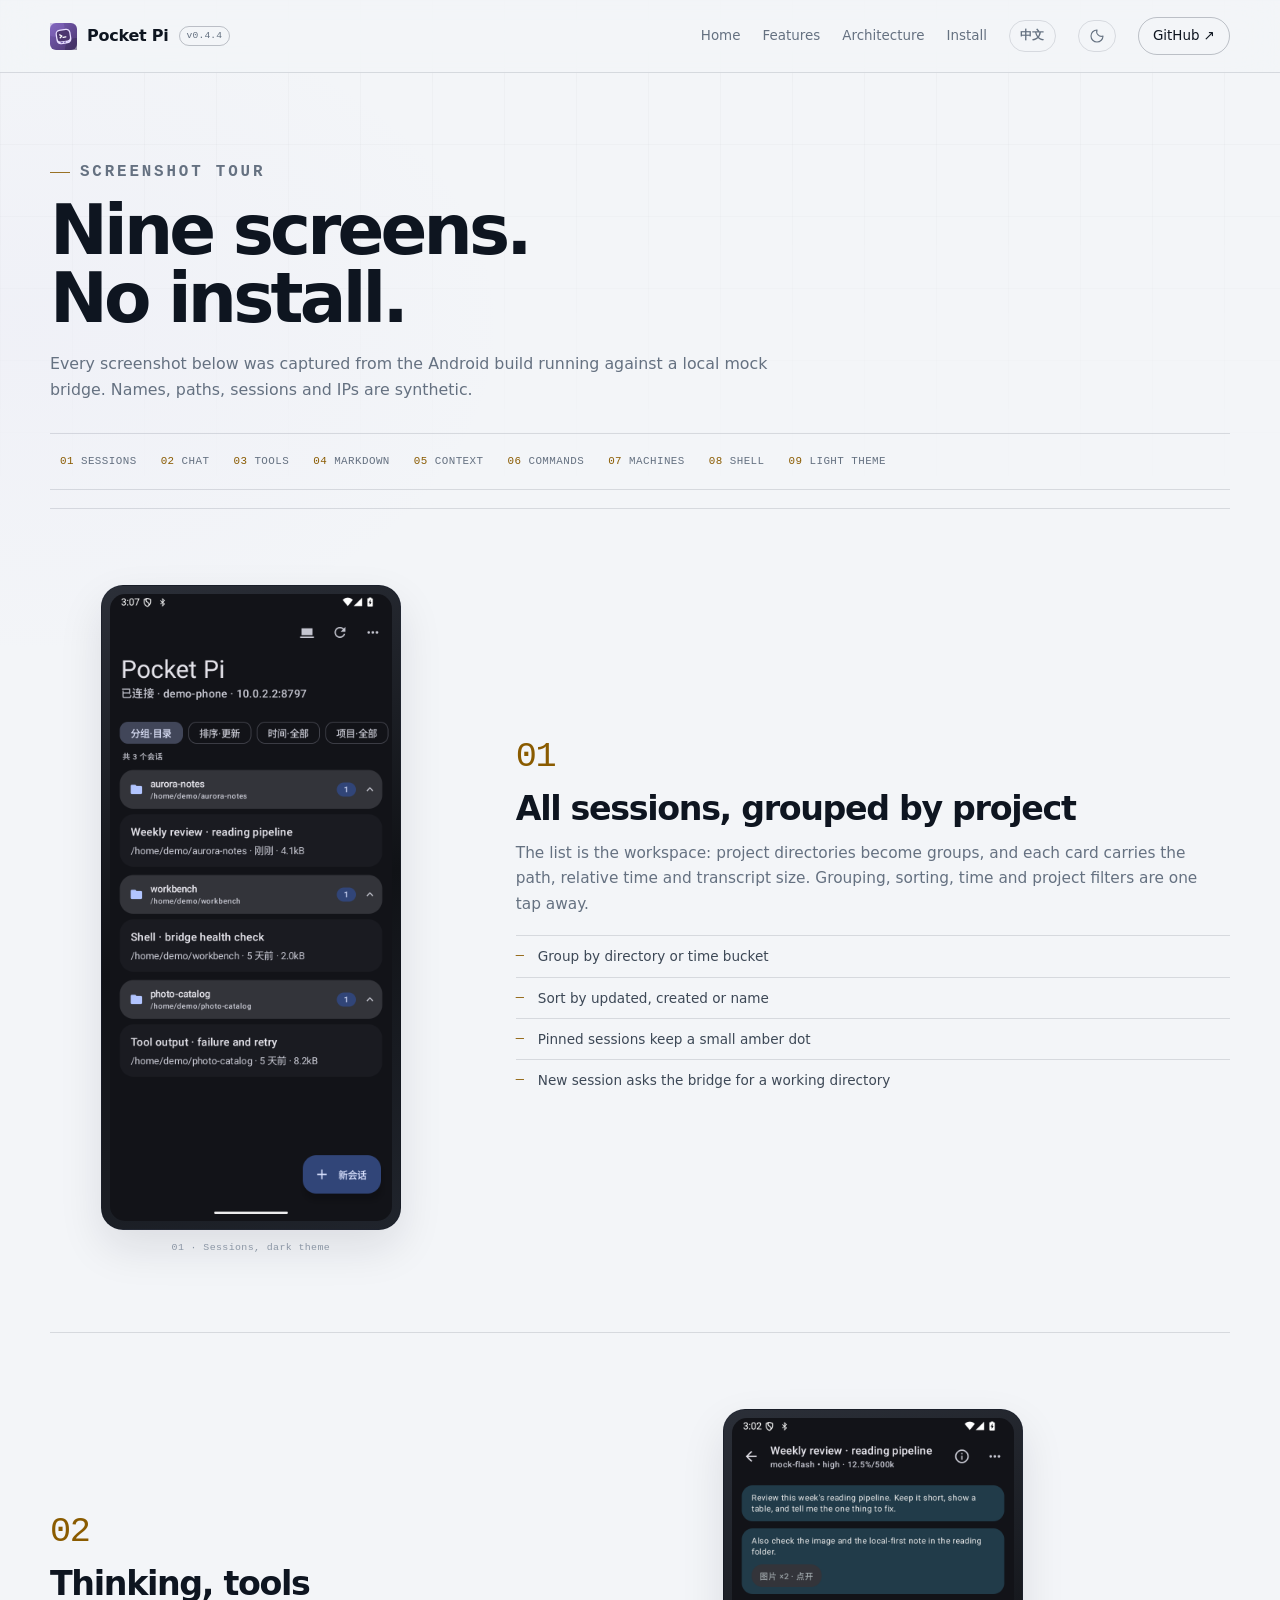
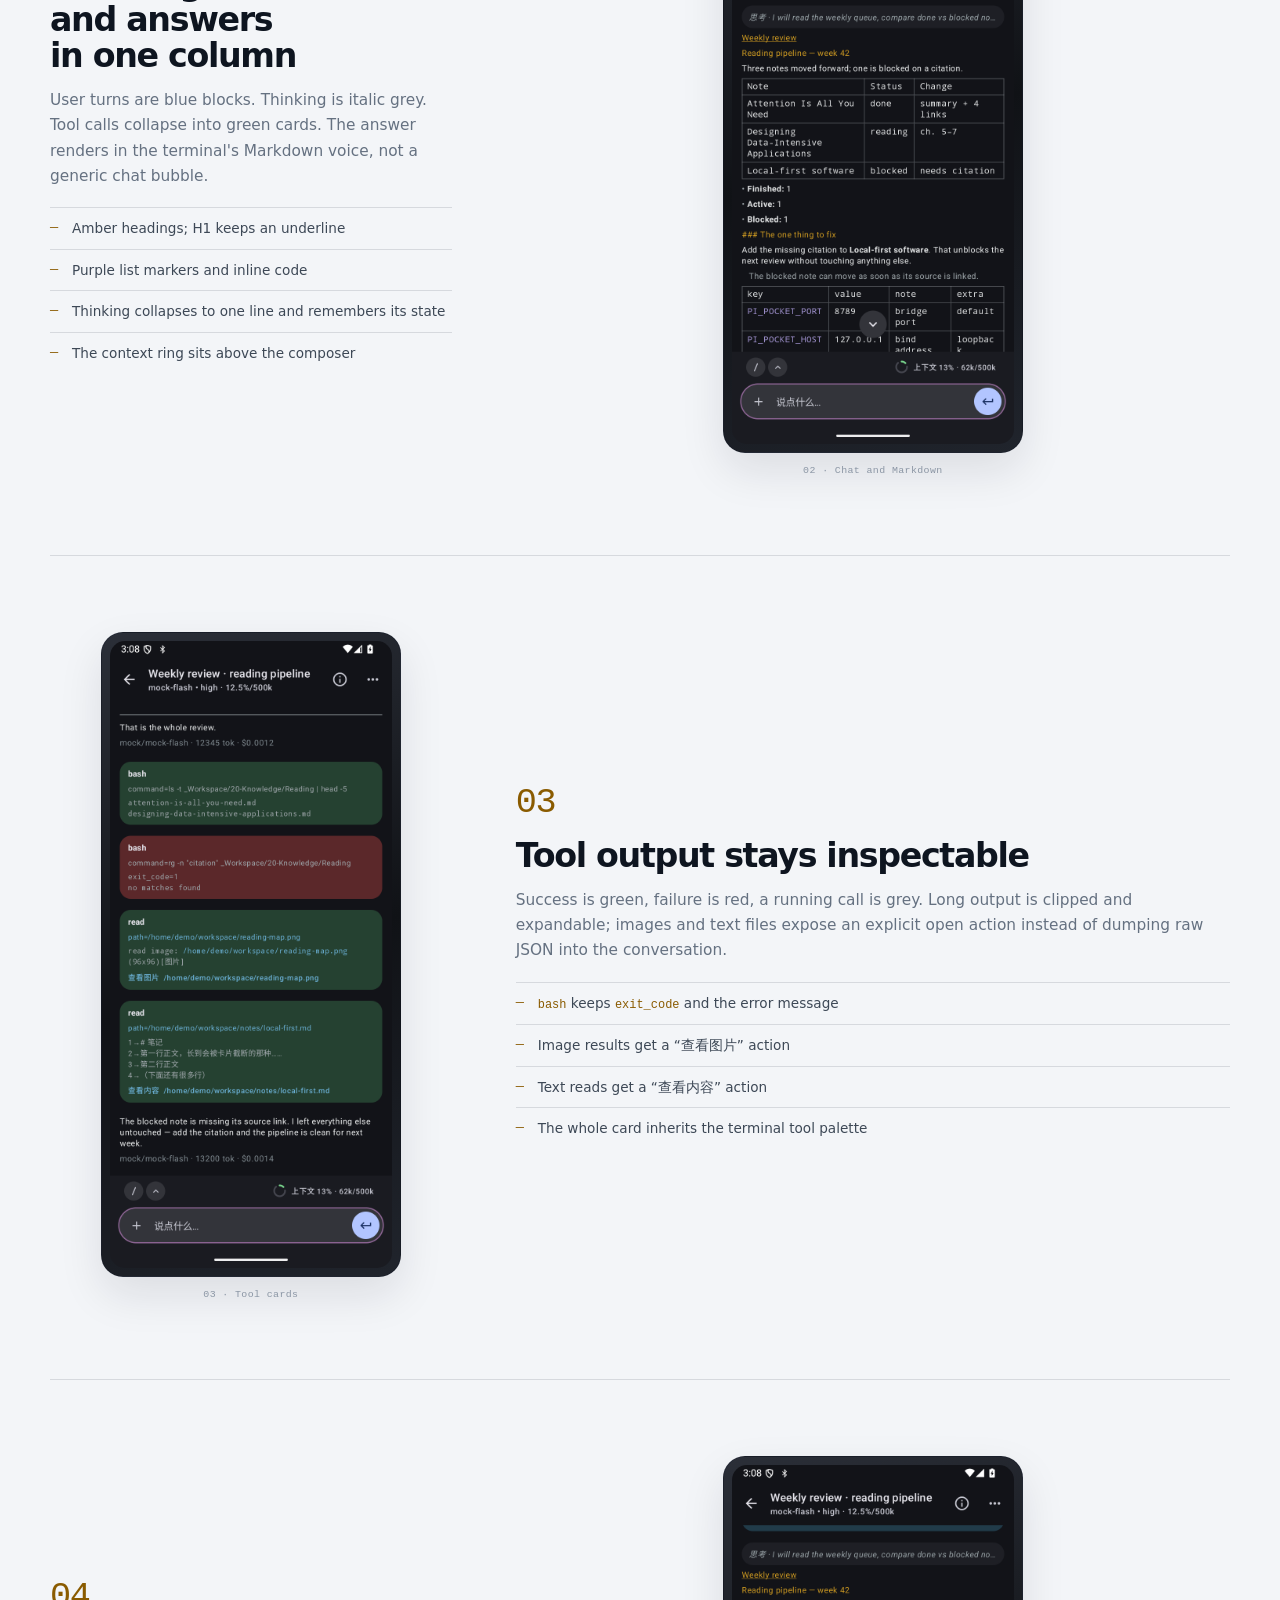
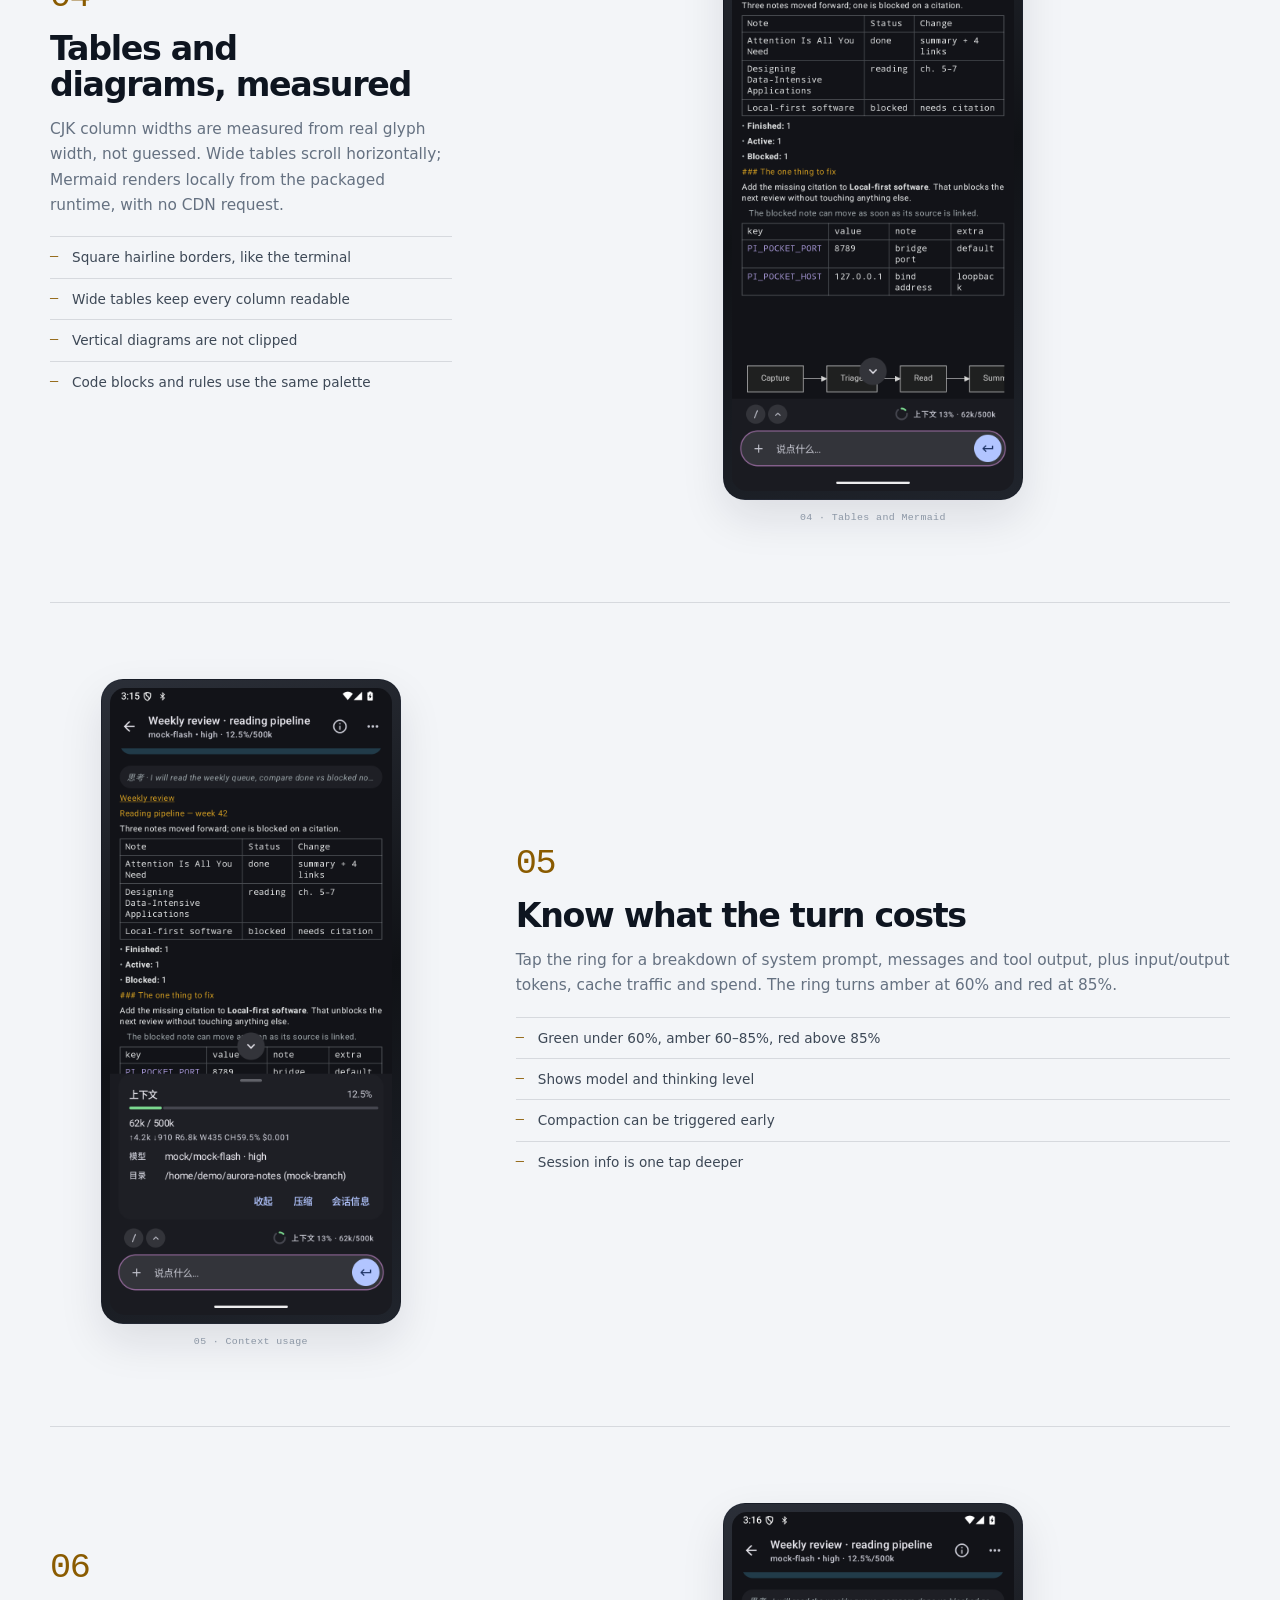
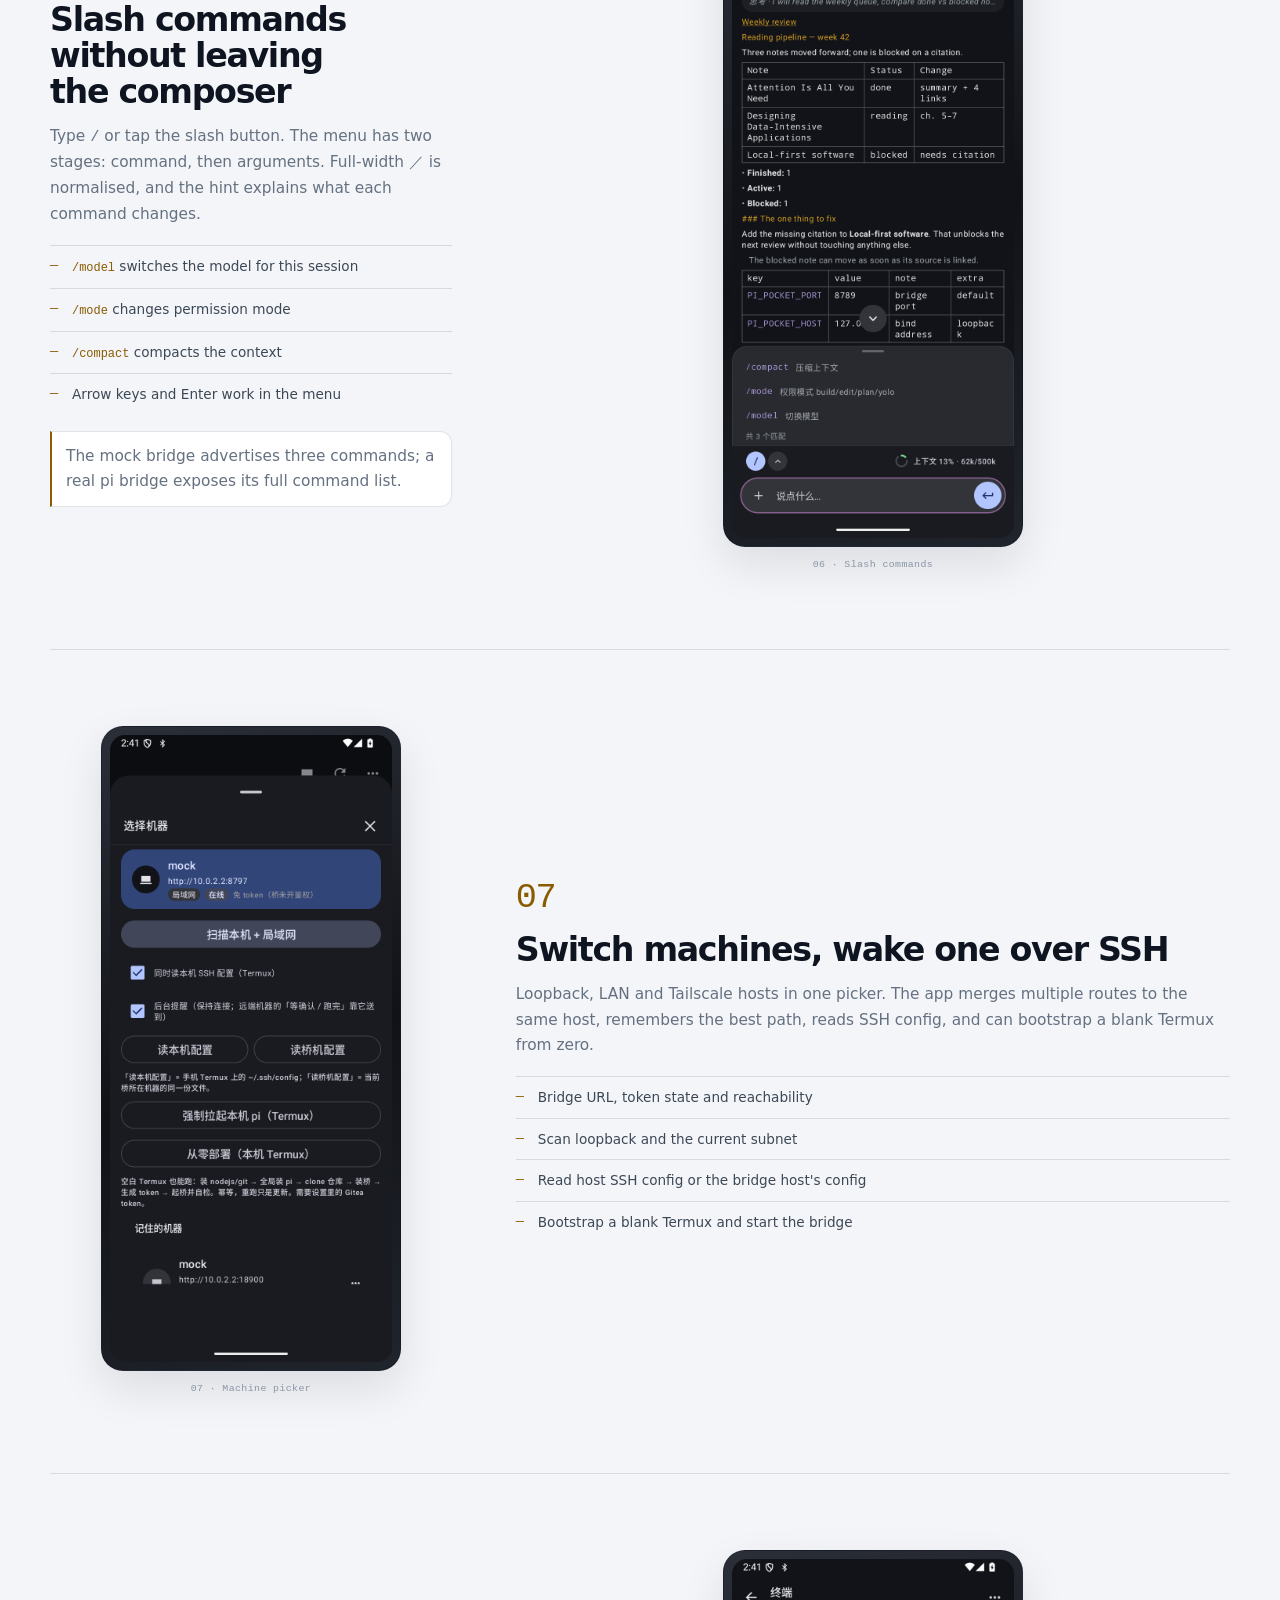
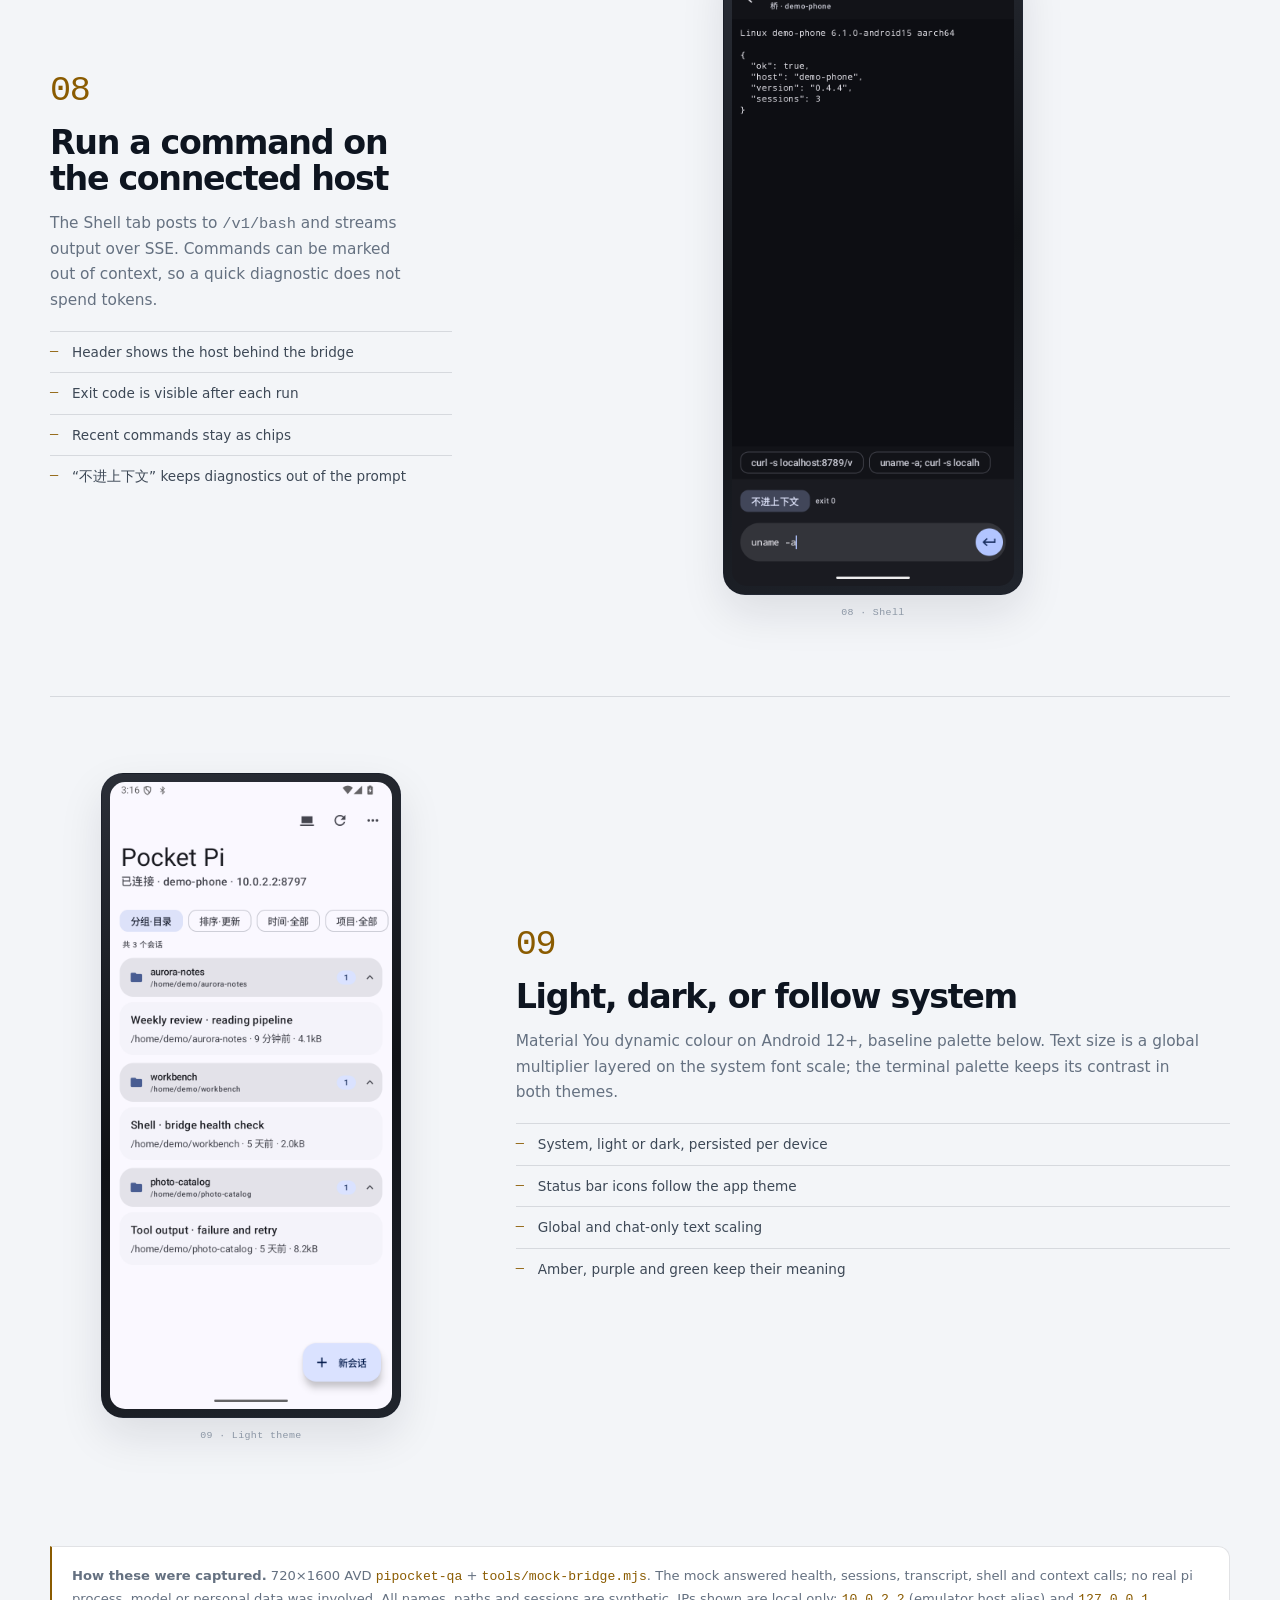
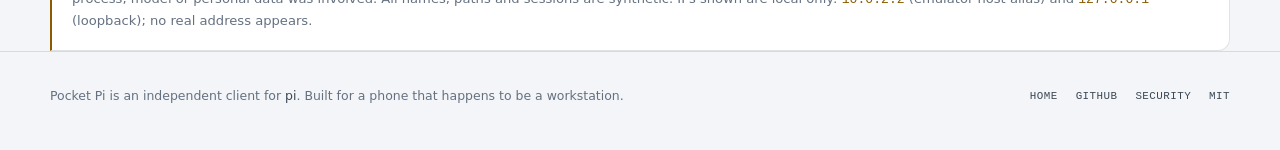
==== demo/demo.html @ be06c033 "Public snapshot: Pocket Pi 0.4.4 Sanitized single-commit snapshot of the Android app, Termux bridge," ====
<!doctype html>
<html lang="en" data-lang="en">
<head>
<meta charset="utf-8">
<meta name="viewport" content="width=device-width, initial-scale=1">
<title>Pocket Pi — screenshot tour</title>
<meta name="description" content="A screen-by-screen screenshot tour of Pocket Pi, captured from the Android build against a local mock bridge. All data is synthetic.">
<meta name="theme-color" content="#08090c">
<link rel="icon" href="assets/logo.svg" type="image/svg+xml">
<link rel="stylesheet" href="assets/styles.css">
</head>
<body class="site-page" data-title-en="Pocket Pi — screenshot tour" data-title-zh="Pocket Pi — 截图导览">
<div class="scroll-progress" id="scrollProgress" aria-hidden="true"></div>
<a class="skip" href="#main">Skip to content</a>

<nav class="site-nav" aria-label="Main">
  <div class="wrap nav-inner">
    <a class="brand" href="index.html">
      <img src="assets/logo.svg" alt="">
      <span>Pocket Pi</span>
      <span class="version">v0.4.4</span>
    </a>
    <div class="nav-links">
      <a href="index.html"><span class="i18n-en">Home</span><span class="i18n-zh">首页</span></a>
      <a href="index.html#features"><span class="i18n-en">Features</span><span class="i18n-zh">功能</span></a>
      <a href="index.html#architecture"><span class="i18n-en">Architecture</span><span class="i18n-zh">架构</span></a>
      <a href="index.html#install"><span class="i18n-en">Install</span><span class="i18n-zh">安装</span></a>
      <button class="lang-toggle" id="langToggle" type="button" aria-label="切换到中文"><span id="langToggleLabel">中文</span></button>
      <button class="icon-button" id="siteTheme" type="button" aria-label="Switch theme">
        <svg viewBox="0 0 24 24" aria-hidden="true"><path d="M12 3a9 9 0 1 0 9 9 7 7 0 0 1-9-9Z"/></svg>
      </button>
      <a class="nav-cta" href="https://github.com/OhiyoX/pi-pocket" rel="noopener">GitHub ↗</a>
    </div>
  </div>
</nav>

<main id="main">
  <header class="wrap tour-hero">
    <p class="eyebrow"><span class="i18n-en">Screenshot tour</span><span class="i18n-zh">截图导览</span></p>
    <h1><span class="i18n-en">Nine screens.<br>No install.</span><span class="i18n-zh">九个界面，<br>无需安装。</span></h1>
    <p class="i18n-en">Every screenshot below was captured from the Android build running against a local mock bridge. Names, paths, sessions and IPs are synthetic.</p>
    <p class="i18n-zh">下面每张截图都来自 Android 构建，连接本地假桥实拍；名称、路径、会话与 IP 均为合成数据。</p>
    <nav class="tour-index" aria-label="Screens">
      <a href="#screen-01"><span>01</span><span class="i18n-en">Sessions</span><span class="i18n-zh">会话</span></a>
      <a href="#screen-02"><span>02</span><span class="i18n-en">Chat</span><span class="i18n-zh">对话</span></a>
      <a href="#screen-03"><span>03</span><span class="i18n-en">Tools</span><span class="i18n-zh">工具卡</span></a>
      <a href="#screen-04"><span>04</span><span class="i18n-en">Markdown</span><span class="i18n-zh">Markdown</span></a>
      <a href="#screen-05"><span>05</span><span class="i18n-en">Context</span><span class="i18n-zh">上下文</span></a>
      <a href="#screen-06"><span>06</span><span class="i18n-en">Commands</span><span class="i18n-zh">命令</span></a>
      <a href="#screen-07"><span>07</span><span class="i18n-en">Machines</span><span class="i18n-zh">机器</span></a>
      <a href="#screen-08"><span>08</span><span class="i18n-en">Shell</span><span class="i18n-zh">Shell</span></a>
      <a href="#screen-09"><span>09</span><span class="i18n-en">Light theme</span><span class="i18n-zh">浅色主题</span></a>
    </nav>
  </header>

  <div class="wrap">

    <article class="screen-block" id="screen-01">
      <figure class="screen-figure">
        <div class="frame"><img class="zoomable" src="screenshots/01-sessions-dark.png" alt="Pocket Pi session list grouped by project" width="720" height="1600"></div>
        <figcaption><span class="i18n-en">01 · Sessions, dark theme</span><span class="i18n-zh">01 · 会话列表，深色主题</span></figcaption>
      </figure>
      <div class="screen-copy">
        <span class="num">01</span>
        <h2><span class="i18n-en">All sessions, grouped by project</span><span class="i18n-zh">所有会话，按项目分组</span></h2>
        <p class="i18n-en">The list is the workspace: project directories become groups, and each card carries the path, relative time and transcript size. Grouping, sorting, time and project filters are one tap away.</p>
        <p class="i18n-zh">列表就是工作区：项目目录自动成组，每张卡带路径、相对时间与转录大小；分组、排序、时间和项目筛选都只需一次点击。</p>
        <ul class="notice-list i18n-en">
          <li>Group by directory or time bucket</li>
          <li>Sort by updated, created or name</li>
          <li>Pinned sessions keep a small amber dot</li>
          <li>New session asks the bridge for a working directory</li>
        </ul>
        <ul class="notice-list i18n-zh">
          <li>可按目录或时间桶分组</li>
          <li>可按更新、创建或名称排序</li>
          <li>固定会话带一个琥珀色小点</li>
          <li>新建会话时向桥选择工作目录</li>
        </ul>
      </div>
    </article>

    <article class="screen-block reverse" id="screen-02">
      <figure class="screen-figure">
        <div class="frame"><img class="zoomable" src="screenshots/02-chat-markdown.png" alt="Chat with user blocks, thinking and terminal-style Markdown" width="720" height="1600" loading="lazy"></div>
        <figcaption><span class="i18n-en">02 · Chat and Markdown</span><span class="i18n-zh">02 · 对话与 Markdown</span></figcaption>
      </figure>
      <div class="screen-copy">
        <span class="num">02</span>
        <h2><span class="i18n-en">Thinking, tools and answers in one column</span><span class="i18n-zh">思考、工具与回答在同一列</span></h2>
        <p class="i18n-en">User turns are blue blocks. Thinking is italic grey. Tool calls collapse into green cards. The answer renders in the terminal's Markdown voice, not a generic chat bubble.</p>
        <p class="i18n-zh">用户消息是深蓝块，思考是灰色斜体，工具调用折叠成绿色卡片；回答按终端的 Markdown 口径渲染，而不是通用聊天气泡。</p>
        <ul class="notice-list i18n-en">
          <li>Amber headings; H1 keeps an underline</li>
          <li>Purple list markers and inline code</li>
          <li>Thinking collapses to one line and remembers its state</li>
          <li>The context ring sits above the composer</li>
        </ul>
        <ul class="notice-list i18n-zh">
          <li>标题为琥珀色，H1 带下划线</li>
          <li>列表符号与行内码为紫色</li>
          <li>思考可折叠成一行，并记住展开状态</li>
          <li>上下文环固定在输入区上方</li>
        </ul>
      </div>
    </article>

    <article class="screen-block" id="screen-03">
      <figure class="screen-figure">
        <div class="frame"><img class="zoomable" src="screenshots/03-tool-cards.png" alt="Tool cards showing successful, failed and read results" width="720" height="1600" loading="lazy"></div>
        <figcaption><span class="i18n-en">03 · Tool cards</span><span class="i18n-zh">03 · 工具卡</span></figcaption>
      </figure>
      <div class="screen-copy">
        <span class="num">03</span>
        <h2><span class="i18n-en">Tool output stays inspectable</span><span class="i18n-zh">工具输出仍然可查</span></h2>
        <p class="i18n-en">Success is green, failure is red, a running call is grey. Long output is clipped and expandable; images and text files expose an explicit open action instead of dumping raw JSON into the conversation.</p>
        <p class="i18n-zh">成功是绿色、失败是红色、运行中是灰色；长输出默认折叠可展开，图片和文本文件给明确的“查看”入口，而不是把原始 JSON 倒进对话。</p>
        <ul class="notice-list i18n-en">
          <li><code>bash</code> keeps <code>exit_code</code> and the error message</li>
          <li>Image results get a “查看图片” action</li>
          <li>Text reads get a “查看内容” action</li>
          <li>The whole card inherits the terminal tool palette</li>
        </ul>
        <ul class="notice-list i18n-zh">
          <li><code>bash</code> 保留 <code>exit_code</code> 与错误信息</li>
          <li>图片结果有“查看图片”入口</li>
          <li>文本读取有“查看内容”入口</li>
          <li>整张卡片沿用终端工具配色</li>
        </ul>
      </div>
    </article>

    <article class="screen-block reverse" id="screen-04">
      <figure class="screen-figure">
        <div class="frame"><img class="zoomable" src="screenshots/04-tables-mermaid.png" alt="Markdown table and Mermaid flowchart rendered in the app" width="720" height="1600" loading="lazy"></div>
        <figcaption><span class="i18n-en">04 · Tables and Mermaid</span><span class="i18n-zh">04 · 表格与 Mermaid</span></figcaption>
      </figure>
      <div class="screen-copy">
        <span class="num">04</span>
        <h2><span class="i18n-en">Tables and diagrams, measured</span><span class="i18n-zh">表格与图，按真实宽度排</span></h2>
        <p class="i18n-en">CJK column widths are measured from real glyph width, not guessed. Wide tables scroll horizontally; Mermaid renders locally from the packaged runtime, with no CDN request.</p>
        <p class="i18n-zh">中文列宽按真实字形宽度测量，不靠猜；宽表横向滚动；Mermaid 用本地打包的运行时渲染，不请求 CDN。</p>
        <ul class="notice-list i18n-en">
          <li>Square hairline borders, like the terminal</li>
          <li>Wide tables keep every column readable</li>
          <li>Vertical diagrams are not clipped</li>
          <li>Code blocks and rules use the same palette</li>
        </ul>
        <ul class="notice-list i18n-zh">
          <li>与终端一致的方角细线边框</li>
          <li>宽表保持每列可读，不被挤压</li>
          <li>竖向长图完整显示，不被截断</li>
          <li>代码块与分隔线沿用同一套配色</li>
        </ul>
      </div>
    </article>

    <article class="screen-block" id="screen-05">
      <figure class="screen-figure">
        <div class="frame"><img class="zoomable" src="screenshots/05-context.png" alt="Context usage popover with token and cost breakdown" width="720" height="1600" loading="lazy"></div>
        <figcaption><span class="i18n-en">05 · Context usage</span><span class="i18n-zh">05 · 上下文用量</span></figcaption>
      </figure>
      <div class="screen-copy">
        <span class="num">05</span>
        <h2><span class="i18n-en">Know what the turn costs</span><span class="i18n-zh">知道这一轮花了多少</span></h2>
        <p class="i18n-en">Tap the ring for a breakdown of system prompt, messages and tool output, plus input/output tokens, cache traffic and spend. The ring turns amber at 60% and red at 85%.</p>
        <p class="i18n-zh">点上下文环可看系统提示、消息与工具输出的占比，以及输入/输出 token、缓存流量和花费；60% 变琥珀、85% 变红。</p>
        <ul class="notice-list i18n-en">
          <li>Green under 60%, amber 60–85%, red above 85%</li>
          <li>Shows model and thinking level</li>
          <li>Compaction can be triggered early</li>
          <li>Session info is one tap deeper</li>
        </ul>
        <ul class="notice-list i18n-zh">
          <li>低于 60% 绿色，60–85% 琥珀，高于 85% 红色</li>
          <li>同时显示模型与思考等级</li>
          <li>可提前触发上下文压缩</li>
          <li>再点一次进入会话信息</li>
        </ul>
      </div>
    </article>

    <article class="screen-block reverse" id="screen-06">
      <figure class="screen-figure">
        <div class="frame"><img class="zoomable" src="screenshots/06-slash-commands.png" alt="Slash command menu above the composer" width="720" height="1600" loading="lazy"></div>
        <figcaption><span class="i18n-en">06 · Slash commands</span><span class="i18n-zh">06 · 斜杠命令</span></figcaption>
      </figure>
      <div class="screen-copy">
        <span class="num">06</span>
        <h2><span class="i18n-en">Slash commands without leaving the composer</span><span class="i18n-zh">不离开输入区就能用斜杠命令</span></h2>
        <p class="i18n-en">Type <code>/</code> or tap the slash button. The menu has two stages: command, then arguments. Full-width <code>／</code> is normalised, and the hint explains what each command changes.</p>
        <p class="i18n-zh">输入 <code>/</code> 或点斜杠按钮即可。菜单分两段：先选命令，再选参数；全角 <code>／</code> 会自动归一化，提示会说明每条命令改什么。</p>
        <ul class="notice-list i18n-en">
          <li><code>/model</code> switches the model for this session</li>
          <li><code>/mode</code> changes permission mode</li>
          <li><code>/compact</code> compacts the context</li>
          <li>Arrow keys and Enter work in the menu</li>
        </ul>
        <ul class="notice-list i18n-zh">
          <li><code>/model</code> 切换当前会话模型</li>
          <li><code>/mode</code> 切换权限模式</li>
          <li><code>/compact</code> 压缩上下文</li>
          <li>菜单里可用方向键与回车</li>
        </ul>
        <p class="capture-note i18n-en">The mock bridge advertises three commands; a real pi bridge exposes its full command list.</p>
        <p class="capture-note i18n-zh">假桥只声明了三条命令；真实 pi 桥会列出完整命令表。</p>
      </div>
    </article>

    <article class="screen-block" id="screen-07">
      <figure class="screen-figure">
        <div class="frame"><img class="zoomable" src="screenshots/07-machines.png" alt="Machine picker with bridge actions and Termux bootstrap" width="720" height="1600" loading="lazy"></div>
        <figcaption><span class="i18n-en">07 · Machine picker</span><span class="i18n-zh">07 · 机器选择</span></figcaption>
      </figure>
      <div class="screen-copy">
        <span class="num">07</span>
        <h2><span class="i18n-en">Switch machines, wake one over SSH</span><span class="i18n-zh">切换机器，SSH 唤醒</span></h2>
        <p class="i18n-en">Loopback, LAN and Tailscale hosts in one picker. The app merges multiple routes to the same host, remembers the best path, reads SSH config, and can bootstrap a blank Termux from zero.</p>
        <p class="i18n-zh">本机、局域网与 Tailscale 主机都在一个面板里；同一台机器的多条路径会合并，记住最优路径，读取 SSH 配置，还能从零部署空白 Termux。</p>
        <ul class="notice-list i18n-en">
          <li>Bridge URL, token state and reachability</li>
          <li>Scan loopback and the current subnet</li>
          <li>Read host SSH config or the bridge host's config</li>
          <li>Bootstrap a blank Termux and start the bridge</li>
        </ul>
        <ul class="notice-list i18n-zh">
          <li>显示桥地址、token 状态与可达性</li>
          <li>扫描本机与当前网段</li>
          <li>读取手机或桥主机的 SSH 配置</li>
          <li>空白 Termux 一键部署并起桥</li>
        </ul>
      </div>
    </article>

    <article class="screen-block reverse" id="screen-08">
      <figure class="screen-figure">
        <div class="frame"><img class="zoomable" src="screenshots/08-shell.png" alt="Shell screen with command output and exit code" width="720" height="1600" loading="lazy"></div>
        <figcaption><span class="i18n-en">08 · Shell</span><span class="i18n-zh">08 · Shell</span></figcaption>
      </figure>
      <div class="screen-copy">
        <span class="num">08</span>
        <h2><span class="i18n-en">Run a command on the connected host</span><span class="i18n-zh">在已连接主机上执行命令</span></h2>
        <p class="i18n-en">The Shell tab posts to <code>/v1/bash</code> and streams output over SSE. Commands can be marked out of context, so a quick diagnostic does not spend tokens.</p>
        <p class="i18n-zh">Shell 页调用 <code>/v1/bash</code>，输出通过 SSE 流回；命令可以标记为不进上下文，快速排查不烧 token。</p>
        <ul class="notice-list i18n-en">
          <li>Header shows the host behind the bridge</li>
          <li>Exit code is visible after each run</li>
          <li>Recent commands stay as chips</li>
          <li>“不进上下文” keeps diagnostics out of the prompt</li>
        </ul>
        <ul class="notice-list i18n-zh">
          <li>标题显示桥所在主机</li>
          <li>每次执行后显示退出码</li>
          <li>最近命令保留为快捷 chip</li>
          <li>“不进上下文”避免诊断命令占用提示词</li>
        </ul>
      </div>
    </article>

    <article class="screen-block" id="screen-09">
      <figure class="screen-figure">
        <div class="frame"><img class="zoomable" src="screenshots/09-sessions-light.png" alt="Session list in the light theme" width="720" height="1600" loading="lazy"></div>
        <figcaption><span class="i18n-en">09 · Light theme</span><span class="i18n-zh">09 · 浅色主题</span></figcaption>
      </figure>
      <div class="screen-copy">
        <span class="num">09</span>
        <h2><span class="i18n-en">Light, dark, or follow system</span><span class="i18n-zh">浅色、深色或跟随系统</span></h2>
        <p class="i18n-en">Material You dynamic colour on Android 12+, baseline palette below. Text size is a global multiplier layered on the system font scale; the terminal palette keeps its contrast in both themes.</p>
        <p class="i18n-zh">Android 12+ 使用 Material You 动态取色，低版本回落到基线配色；字号是叠加在系统缩放之上的全局倍率，终端配色在明暗两套主题里都保持对比度。</p>
        <ul class="notice-list i18n-en">
          <li>System, light or dark, persisted per device</li>
          <li>Status bar icons follow the app theme</li>
          <li>Global and chat-only text scaling</li>
          <li>Amber, purple and green keep their meaning</li>
        </ul>
        <ul class="notice-list i18n-zh">
          <li>跟随系统、浅色或深色，按设备持久化</li>
          <li>状态栏图标跟随 app 主题</li>
          <li>全局字号与对话字号两级倍率</li>
          <li>琥珀、紫、绿的语义保持不变</li>
        </ul>
      </div>
    </article>

    <aside class="capture-note">
      <p class="i18n-en"><strong>How these were captured.</strong> 720×1600 AVD <code>pipocket-qa</code> + <code>tools/mock-bridge.mjs</code>. The mock answered health, sessions, transcript, shell and context calls; no real pi process, model or personal data was involved. All names, paths and sessions are synthetic. IPs shown are local only: <code>10.0.2.2</code> (emulator host alias) and <code>127.0.0.1</code> (loopback); no real address appears.</p>
      <p class="i18n-zh"><strong>这些图怎么拍的。</strong>720×1600 的 AVD <code>pipocket-qa</code> + <code>tools/mock-bridge.mjs</code>。假桥应答 health、sessions、转录、Shell 与上下文请求；没有真实 pi 进程、模型或个人信息参与。所有名称、路径与会话均为合成；出现的 IP 仅为本地地址：<code>10.0.2.2</code>（模拟器宿主机别名）与 <code>127.0.0.1</code>（回环）；没有真实地址。</p>
    </aside>

  </div>
</main>

<footer class="site-footer">
  <div class="wrap footer-inner">
    <div>
      <span class="i18n-en">Pocket Pi is an independent client for <a href="https://pi.dev" rel="noopener">pi</a>. Built for a phone that happens to be a workstation.</span>
      <span class="i18n-zh">Pocket Pi 是 <a href="https://pi.dev" rel="noopener">pi</a> 的独立客户端，为“恰好也是工作站的手机”而做。</span>
    </div>
    <div class="footer-links">
      <a href="index.html"><span class="i18n-en">Home</span><span class="i18n-zh">首页</span></a>
      <a href="https://github.com/OhiyoX/pi-pocket" rel="noopener">GitHub</a>
      <a href="https://github.com/OhiyoX/pi-pocket/blob/main/SECURITY.md" rel="noopener"><span class="i18n-en">Security</span><span class="i18n-zh">安全</span></a>
      <a href="https://github.com/OhiyoX/pi-pocket/blob/main/LICENSE" rel="noopener">MIT</a>
    </div>
  </div>
</footer>

<div class="lightbox" id="lightbox" hidden role="dialog" aria-modal="true" aria-label="Image preview">
  <button class="icon-button lightbox-close" id="lightboxClose" type="button" aria-label="Close image">
    <svg viewBox="0 0 24 24" aria-hidden="true"><path d="M6 6l12 12M18 6L6 18"/></svg>
  </button>
  <img id="lightboxImage" alt="">
</div>

<script src="assets/landing.js"></script>
</body>
</html>
---- demo/assets/styles.css ----
/* ============================================================
   Pocket Pi — Graphite & Amber
   A restrained, technical design system:
   graphite surfaces, warm bone text, one amber accent.
   ============================================================ */

:root,
html[data-theme="dark"] {
  color-scheme: dark;
  --bg: #06070a;
  --bg-2: #090b0f;
  --panel: #0d1015;
  --panel-2: #12161d;
  --line: rgba(235, 238, 245, 0.1);
  --line-2: rgba(235, 238, 245, 0.18);
  --text: #f1efe9;
  --text-2: #b8b6ae;
  --muted: #8a8b88;
  --faint: #5d6067;
  --amber: #e2ad45;
  --amber-bright: #f6cc74;
  --amber-soft: rgba(226, 173, 69, 0.1);
  --lilac: #b3a6e8;
  --green: #7fd3a0;
  --blue: #84c4e6;
  --red: #e48c8c;
  --shadow: 0 40px 110px rgba(0, 0, 0, 0.58);
  --shadow-soft: 0 18px 50px rgba(0, 0, 0, 0.4);
  --grad: linear-gradient(118deg, var(--amber-bright), var(--amber) 72%);
  --font-mono: "Cascadia Code", "SF Mono", ui-monospace, Menlo, Consolas, monospace;
  --sans: "Segoe UI Variable Display", "Segoe UI Variable", "Segoe UI", system-ui, -apple-system, "PingFang SC", "Microsoft YaHei", sans-serif;
  --ease: cubic-bezier(0.16, 1, 0.3, 1);
}

html[data-theme="light"] {
  color-scheme: light;
  --bg: #f3f5f8;
  --bg-2: #e9edf3;
  --panel: #ffffff;
  --panel-2: #f0f3f7;
  --line: rgba(15, 23, 42, 0.12);
  --line-2: rgba(15, 23, 42, 0.24);
  --text: #0e1520;
  --text-2: #3d4856;
  --muted: #657181;
  --faint: #8a95a4;
  --amber: #8a5b00;
  --amber-bright: #a86f00;
  --amber-soft: rgba(168, 111, 0, 0.08);
  --lilac: #5b4bb5;
  --green: #1f7a4d;
  --blue: #0f6b93;
  --red: #b3261e;
  --shadow: 0 40px 100px rgba(15, 23, 42, 0.14);
  --shadow-soft: 0 18px 44px rgba(15, 23, 42, 0.1);
  --grad: linear-gradient(118deg, var(--amber-bright), var(--amber) 72%);
}

*,
*::before,
*::after { box-sizing: border-box; }

html { -webkit-text-size-adjust: 100%; scroll-behavior: smooth; scroll-padding-top: 90px; }

body {
  margin: 0;
  font-family: var(--sans);
  background: var(--bg);
  color: var(--text);
  line-height: 1.65;
  -webkit-font-smoothing: antialiased;
  font-feature-settings: "ss01" 1, "cv01" 1;
}

img { max-width: 100%; display: block; }
button, input, textarea { font: inherit; color: inherit; }
button { cursor: pointer; }
a { color: var(--blue); text-underline-offset: 3px; }
code, pre, kbd { font-family: var(--font-mono); }
[hidden] { display: none !important; }
::selection { background: var(--amber); color: #17130a; }

:focus-visible { outline: 2px solid var(--amber); outline-offset: 3px; }

* { scrollbar-width: thin; scrollbar-color: var(--line-2) transparent; }
::-webkit-scrollbar { width: 8px; height: 8px; }
::-webkit-scrollbar-track { background: transparent; }
::-webkit-scrollbar-thumb { background: var(--line-2); border-radius: 999px; }
::-webkit-scrollbar-thumb:hover { background: var(--muted); }

html[data-lang="en"] .i18n-zh { display: none !important; }
html[data-lang="zh"] .i18n-en { display: none !important; }

.wrap { width: min(1180px, calc(100% - 56px)); margin: 0 auto; }

.site-page {
  position: relative;
  min-height: 100vh;
  background:
    radial-gradient(900px 520px at 82% -8%, rgba(226, 173, 69, 0.1), transparent 62%),
    radial-gradient(760px 520px at 2% 4%, rgba(179, 166, 232, 0.055), transparent 64%),
    var(--bg);
  overflow-x: hidden;
}

.site-page::before {
  content: "";
  position: fixed;
  inset: 0;
  z-index: 0;
  pointer-events: none;
  background-image:
    linear-gradient(var(--line) 1px, transparent 1px),
    linear-gradient(90deg, var(--line) 1px, transparent 1px);
  background-size: 72px 72px;
  -webkit-mask-image: linear-gradient(180deg, rgba(0, 0, 0, 0.55), transparent 62%);
  mask-image: linear-gradient(180deg, rgba(0, 0, 0, 0.55), transparent 62%);
  opacity: 0.42;
}

.site-nav, main, .site-footer, .lightbox { position: relative; z-index: 1; }

/* ---------------- top progress + nav ---------------- */

.scroll-progress {
  position: fixed;
  top: 0;
  left: 0;
  z-index: 60;
  width: 0;
  height: 2px;
  background: var(--grad);
  box-shadow: 0 0 18px rgba(226, 173, 69, 0.45);
}

.skip {
  position: absolute;
  top: -60px;
  left: 16px;
  z-index: 100;
  padding: 8px 12px;
  border-radius: 8px;
  background: var(--text);
  color: var(--bg);
  text-decoration: none;
  font-size: 0.82rem;
}
.skip:focus { top: 12px; }

.site-nav {
  position: sticky;
  top: 0;
  z-index: 50;
  border-bottom: 1px solid var(--line);
  background: color-mix(in srgb, var(--bg) 78%, transparent);
  backdrop-filter: blur(20px) saturate(1.15);
}

.nav-inner { display: flex; align-items: center; justify-content: space-between; gap: 24px; height: 72px; }

.brand { display: inline-flex; align-items: center; gap: 10px; color: var(--text); text-decoration: none; font-weight: 650; letter-spacing: -0.015em; }
.brand img { width: 27px; height: 27px; }
.brand .version {
  padding: 1px 7px;
  border: 1px solid var(--line-2);
  border-radius: 999px;
  color: var(--muted);
  font: 500 0.6rem/1.7 var(--font-mono);
  letter-spacing: 0.02em;
}

.nav-links { display: flex; align-items: center; gap: 22px; font-size: 0.84rem; }
.nav-links a { color: var(--muted); text-decoration: none; transition: color 0.2s ease; }
.nav-links a:hover { color: var(--text); }
.nav-cta {
  padding: 7px 14px;
  border: 1px solid var(--line-2);
  border-radius: 999px;
  color: var(--text) !important;
  background: transparent;
  transition: border-color 0.2s ease, background 0.2s ease;
}
.nav-cta:hover { background: var(--panel-2); border-color: var(--muted); }

.lang-toggle,
.icon-button {
  display: inline-flex;
  align-items: center;
  justify-content: center;
  min-width: 36px;
  min-height: 32px;
  padding: 0 10px;
  border: 1px solid var(--line);
  border-radius: 999px;
  background: transparent;
  color: var(--muted);
  font: 600 0.72rem/1 var(--font-mono);
  letter-spacing: 0.04em;
  transition: color 0.2s ease, border-color 0.2s ease, background 0.2s ease;
}
.lang-toggle:hover,
.icon-button:hover { color: var(--text); border-color: var(--line-2); background: var(--panel); }
.icon-button svg { width: 16px; height: 16px; fill: none; stroke: currentColor; stroke-width: 1.7; stroke-linecap: round; stroke-linejoin: round; }

/* ---------------- type + buttons ---------------- */

.eyebrow {
  display: flex;
  align-items: center;
  gap: 10px;
  margin: 0 0 14px;
  font: 600 0.66rem/1.4 var(--font-mono);
  letter-spacing: 0.18em;
  text-transform: uppercase;
  color: var(--amber);
}
.eyebrow::before { content: ""; width: 20px; height: 1px; background: var(--amber); opacity: 0.85; }

.btn {
  display: inline-flex;
  align-items: center;
  justify-content: center;
  gap: 9px;
  padding: 12px 20px;
  border-radius: 999px;
  border: 1px solid transparent;
  font-weight: 620;
  font-size: 0.92rem;
  letter-spacing: -0.01em;
  text-decoration: none;
  transition: transform 0.25s var(--ease), background 0.2s ease, border-color 0.2s ease, color 0.2s ease;
}
.btn:hover { transform: translateY(-1px); }
.btn-primary { background: var(--text); color: var(--bg); }
.btn-primary:hover { background: #fff; }
html[data-theme="light"] .btn-primary:hover { background: #000; color: #fff; }
.btn-ghost { border-color: var(--line-2); background: transparent; color: var(--text); }
.btn-ghost:hover { background: var(--panel); border-color: var(--muted); }
.btn svg { width: 16px; height: 16px; fill: none; stroke: currentColor; stroke-width: 1.8; stroke-linecap: round; stroke-linejoin: round; }

/* ---------------- hero ---------------- */

.hero { padding: 84px 0 72px; }
.hero-grid { display: grid; grid-template-columns: 1.06fr 0.94fr; gap: 56px; align-items: center; }

.kicker {
  display: flex;
  align-items: center;
  gap: 10px;
  margin: 0 0 20px;
  color: var(--muted);
  font: 500 0.68rem/1.4 var(--font-mono);
  letter-spacing: 0.1em;
  text-transform: uppercase;
}
.kicker::before { content: ""; width: 26px; height: 1px; background: var(--amber); }

.badges { display: flex; flex-wrap: wrap; gap: 7px; margin-bottom: 22px; }
.pill {
  display: inline-flex;
  align-items: center;
  gap: 7px;
  padding: 4px 10px;
  border: 1px solid var(--line);
  border-radius: 999px;
  background: transparent;
  color: var(--muted);
  font: 500 0.66rem/1.7 var(--font-mono);
  letter-spacing: 0.03em;
}
.pill .dot { width: 5px; height: 5px; border-radius: 50%; background: var(--green); }
.pill.purple .dot { background: var(--lilac); }
.pill.amber .dot { background: var(--amber); }

.hero h1 {
  margin: 0 0 22px;
  font-size: clamp(3rem, 6vw, 5.2rem);
  line-height: 0.98;
  letter-spacing: -0.055em;
  font-weight: 690;
  text-wrap: balance;
}
.grad { background: var(--grad); -webkit-background-clip: text; background-clip: text; color: transparent; }
.hero .lead { margin: 0 0 14px; font-size: 1.08rem; color: var(--text-2); max-width: 550px; }
.hero p { max-width: 560px; color: var(--muted); font-size: 0.97rem; }
.hero p code { color: var(--amber); background: var(--amber-soft); padding: 1px 5px; border-radius: 4px; font-size: 0.88em; }

.hero-actions { display: flex; flex-wrap: wrap; gap: 10px; margin: 28px 0 0; }

.hero-meta {
  display: flex;
  flex-wrap: wrap;
  gap: 8px 22px;
  margin-top: 30px;
  padding-top: 18px;
  border-top: 1px solid var(--line);
  color: var(--muted);
  font: 500 0.68rem/1.4 var(--font-mono);
  letter-spacing: 0.02em;
}
.hero-meta span { display: inline-flex; align-items: center; gap: 7px; }
.hero-meta .dot { width: 5px; height: 5px; border-radius: 50%; background: var(--green); }
.hero-meta .dot.amber { background: var(--amber); }

.stat-row { display: flex; flex-wrap: wrap; gap: 34px; margin-top: 26px; padding-top: 22px; border-top: 1px solid var(--line); }
.stat b { display: block; font: 600 1.5rem/1.1 var(--font-mono); color: var(--text); letter-spacing: -0.03em; }
.stat span { font-size: 0.72rem; color: var(--muted); }

/* phone frame for real screenshots */
.phone-figure {
  position: relative;
  justify-self: center;
  width: min(300px, 100%);
  margin: 0;
  padding: 9px;
  border-radius: 24px;
  border: 1px solid var(--line-2);
  background: linear-gradient(160deg, #2a2f39, #0b0d11 52%, #1b1f27);
  box-shadow: var(--shadow), inset 0 0 0 1px rgba(255, 255, 255, 0.04);
}
.phone-figure::before {
  content: "";
  position: absolute;
  inset: -70px -50px;
  z-index: -1;
  background: radial-gradient(closest-side, rgba(226, 173, 69, 0.16), transparent 72%);
  filter: blur(16px);
  pointer-events: none;
}
html[data-theme="light"] .phone-figure { background: linear-gradient(160deg, #2b2f38, #101216 52%, #20242c); }
.phone-figure .screen { overflow: hidden; border-radius: 17px; border: 1px solid rgba(255, 255, 255, 0.06); background: #0b0c10; }
.hero .phone-figure img { height: auto; object-fit: contain; }
.phone-figure img { width: 100%; }
.phone-figure figcaption { padding: 10px 6px 2px; color: #8d939d; font: 500 0.62rem/1.4 var(--font-mono); letter-spacing: 0.04em; text-align: center; }

/* ---------------- sections ---------------- */

.section { padding: 104px 0; border-top: 1px solid var(--line); }
.section-head { max-width: 780px; margin-bottom: 46px; }
.section-head h2 {
  margin: 0 0 14px;
  font-size: clamp(2rem, 3.4vw, 2.9rem);
  line-height: 1.06;
  letter-spacing: -0.045em;
  font-weight: 660;
  text-wrap: balance;
}
.section-head p { margin: 0; color: var(--muted); font-size: 0.99rem; max-width: 700px; text-wrap: pretty; }
.section-head p code { color: var(--amber); }

/* ---------------- features ---------------- */

.feature-grid {
  display: grid;
  grid-template-columns: repeat(3, minmax(0, 1fr));
  gap: 1px;
  overflow: hidden;
  border: 1px solid var(--line);
  border-radius: 20px;
  background: var(--line);
  counter-reset: feat;
}
.feature { position: relative; padding: 30px 28px 32px; background: var(--panel); transition: background 0.3s ease; }
.feature:hover { background: var(--panel-2); }
.feature::before {
  counter-increment: feat;
  content: "0" counter(feat);
  position: absolute;
  top: 26px;
  right: 26px;
  color: var(--faint);
  font: 500 0.62rem/1 var(--font-mono);
  letter-spacing: 0.12em;
}
.feature-icon {
  display: grid;
  place-items: center;
  width: 34px;
  height: 34px;
  margin-bottom: 22px;
  border: 1px solid var(--line-2);
  border-radius: 9px;
  color: var(--amber);
  background: transparent;
}
.feature-icon svg { width: 18px; height: 18px; fill: none; stroke: currentColor; stroke-width: 1.6; stroke-linecap: round; stroke-linejoin: round; }
.feature h3 { margin: 0 0 9px; font-size: 1rem; letter-spacing: -0.015em; font-weight: 620; }
.feature p { margin: 0; color: var(--muted); font-size: 0.87rem; line-height: 1.7; }
.feature code { color: var(--amber); font-size: 0.9em; }

/* ---------------- demo callout ---------------- */

.demo-callout {
  position: relative;
  display: grid;
  grid-template-columns: 1.1fr 0.9fr;
  gap: 46px;
  align-items: center;
  padding: 48px;
  overflow: hidden;
  border: 1px solid var(--line);
  border-radius: 24px;
  background: linear-gradient(135deg, var(--panel), var(--bg-2) 70%);
}
.demo-callout::after {
  content: "";
  position: absolute;
  top: -160px;
  right: -100px;
  width: 420px;
  height: 420px;
  background: radial-gradient(closest-side, rgba(226, 173, 69, 0.13), transparent 72%);
  pointer-events: none;
}
.demo-callout h2 { margin: 0 0 14px; font-size: clamp(1.85rem, 3vw, 2.5rem); line-height: 1.08; letter-spacing: -0.04em; font-weight: 660; }
.demo-callout p { color: var(--muted); }
.demo-callout .phone-figure { width: min(250px, 100%); transform: rotate(-1.4deg); }
.demo-callout .phone-figure img { height: auto; object-fit: contain; }
.demo-callout .hero-actions { margin-top: 24px; }

.check-list { display: grid; gap: 9px; margin: 22px 0; padding: 0; list-style: none; color: var(--text-2); font-size: 0.88rem; }
.check-list li { position: relative; padding-left: 20px; }
.check-list li::before { content: "—"; position: absolute; left: 0; color: var(--amber); font-family: var(--font-mono); }
.check-list code { color: var(--amber); white-space: nowrap; }

/* ---------------- gallery ---------------- */

.gallery { display: grid; grid-template-columns: repeat(3, minmax(0, 1fr)); gap: 16px; }
.shot {
  margin: 0;
  overflow: hidden;
  border: 1px solid var(--line);
  border-radius: 16px;
  background: var(--panel);
  transition: border-color 0.3s ease, transform 0.4s var(--ease);
}
.shot:hover { border-color: var(--line-2); transform: translateY(-3px); }
.shot a { display: block; overflow: hidden; }
.shot img {
  width: 100%;
  height: auto;
  object-fit: contain;
  border-bottom: 1px solid var(--line);
  transition: transform 0.6s var(--ease), filter 0.4s ease;
  filter: saturate(0.96);
}
.shot:hover img { transform: scale(1.025); filter: saturate(1.04); }
.shot figcaption { display: flex; justify-content: space-between; gap: 12px; padding: 12px 14px; font-size: 0.78rem; color: var(--muted); }
.shot figcaption b { color: var(--text-2); font-weight: 580; }
.shot .num { font-family: var(--font-mono); color: var(--faint); font-size: 0.7rem; }

/* ---------------- screenshot tour ---------------- */

.tour-hero { padding: 88px 0 18px; }
.tour-hero h1 { margin: 0 0 18px; font-size: clamp(2.8rem, 5.4vw, 4.4rem); line-height: 0.98; letter-spacing: -0.055em; font-weight: 690; }
.tour-hero p { max-width: 760px; color: var(--muted); font-size: 0.99rem; }

.tour-index { display: flex; flex-wrap: wrap; gap: 4px; margin-top: 30px; padding: 14px 0; border-top: 1px solid var(--line); border-bottom: 1px solid var(--line); }
.tour-index a {
  display: inline-flex;
  align-items: center;
  gap: 7px;
  padding: 6px 10px;
  border-radius: 8px;
  color: var(--muted);
  text-decoration: none;
  font: 500 0.68rem/1.4 var(--font-mono);
  letter-spacing: 0.04em;
  text-transform: uppercase;
  transition: color 0.2s ease, background 0.2s ease;
}
.tour-index a span:first-child { color: var(--amber); }
.tour-index a:hover { color: var(--text); background: var(--panel); }

.screen-block {
  display: grid;
  grid-template-columns: minmax(250px, 0.72fr) minmax(0, 1.28fr);
  gap: 64px;
  align-items: center;
  padding: 76px 0;
  border-top: 1px solid var(--line);
}
.screen-block.reverse .screen-figure { order: 2; }
.screen-figure { margin: 0; justify-self: center; width: min(300px, 100%); }
.screen-figure .frame {
  padding: 8px;
  border: 1px solid var(--line-2);
  border-radius: 22px;
  background: linear-gradient(160deg, #2a2f39, #0b0d11 52%, #1b1f27);
  box-shadow: var(--shadow-soft);
}
html[data-theme="light"] .screen-figure .frame { background: linear-gradient(160deg, #2b2f38, #101216 52%, #20242c); }
.screen-figure img { width: 100%; height: auto; border-radius: 15px; cursor: zoom-in; }
.screen-figure figcaption { padding: 11px 2px 0; color: var(--faint); font: 500 0.62rem/1.5 var(--font-mono); letter-spacing: 0.04em; text-align: center; }

.screen-copy .num { display: block; margin-bottom: 16px; color: var(--amber); font: 500 2.2rem/1 var(--font-mono); letter-spacing: -0.04em; }
.screen-copy h2 { margin: 0 0 14px; font-size: clamp(1.6rem, 2.6vw, 2.2rem); line-height: 1.08; letter-spacing: -0.04em; font-weight: 650; text-wrap: balance; }
.screen-copy p { margin: 0 0 18px; color: var(--muted); font-size: 0.96rem; text-wrap: pretty; }
.notice-list { margin: 0; padding: 0; list-style: none; }
.notice-list li { position: relative; padding: 9px 0 9px 22px; border-top: 1px solid var(--line); color: var(--text-2); font-size: 0.85rem; }
.notice-list li::before { content: "—"; position: absolute; left: 0; color: var(--amber); font-family: var(--font-mono); }
.notice-list code { color: var(--amber); font-size: 0.88em; }
.screen-copy .capture-note { margin-top: 16px; padding: 12px 14px; }

.capture-note {
  margin-top: 26px;
  padding: 18px 20px;
  border: 1px solid var(--line);
  border-left: 2px solid var(--amber);
  border-radius: 0 12px 12px 0;
  background: var(--panel);
  color: var(--muted);
  font-size: 0.82rem;
}
.capture-note p { margin: 0; }
.capture-note + .capture-note { margin-top: 10px; }
.capture-note code { color: var(--amber); }

/* ---------------- architecture ---------------- */

.arch { display: grid; gap: 10px; padding: 32px; border: 1px solid var(--line); border-radius: 20px; background: var(--panel); }
.arch-row { display: grid; grid-template-columns: 1fr auto 1fr; gap: 14px; align-items: center; }
.arch-box { padding: 18px 20px; border: 1px solid var(--line); border-radius: 12px; background: transparent; transition: border-color 0.25s ease, background 0.25s ease; }
.arch-box:hover { border-color: var(--line-2); background: var(--panel-2); }
.arch-box b { display: block; font-size: 0.92rem; font-weight: 600; }
.arch-box span { display: block; margin-top: 4px; color: var(--muted); font: 500 0.72rem/1.5 var(--font-mono); }
.arch-box.hot { border-color: color-mix(in srgb, var(--amber) 45%, var(--line)); background: var(--amber-soft); }
.arch-box.hot b { color: var(--amber); }
.arch-arrow { color: var(--amber); font-family: var(--font-mono); font-size: 1rem; text-align: center; }
.arch-note { margin: 8px 0 0; color: var(--muted); font-size: 0.82rem; text-align: center; }

/* ---------------- quick start ---------------- */

.quick-grid { display: grid; grid-template-columns: 1fr 1fr; gap: 16px; }
.code-card { overflow: hidden; border: 1px solid var(--line); border-radius: 16px; background: var(--panel); }
.code-head {
  display: flex;
  align-items: center;
  justify-content: space-between;
  gap: 12px;
  padding: 12px 16px;
  border-bottom: 1px solid var(--line);
  color: var(--text-2);
  font: 500 0.72rem/1.4 var(--font-mono);
  letter-spacing: 0.04em;
  text-transform: uppercase;
}
.code-head .copy { padding: 3px 10px; border: 1px solid var(--line-2); border-radius: 999px; background: transparent; color: var(--muted); font: 500 0.66rem/1.6 var(--font-mono); }
.code-head .copy:hover { color: var(--text); border-color: var(--muted); }
.code-card pre { margin: 0; padding: 18px; overflow-x: auto; color: var(--text-2); font-size: 0.78rem; line-height: 1.8; }
.code-card .c { color: var(--faint); }
.code-card .k { color: var(--amber); }
.code-card .s { color: var(--green); }

/* ---------------- protocol ---------------- */

.proto-table { width: 100%; overflow: hidden; border: 1px solid var(--line); border-radius: 16px; border-collapse: collapse; background: var(--panel); font-size: 0.85rem; }
.proto-table th, .proto-table td { padding: 13px 16px; text-align: left; border-bottom: 1px solid var(--line); }
.proto-table th { background: var(--panel-2); color: var(--muted); font: 600 0.64rem/1.4 var(--font-mono); letter-spacing: 0.12em; text-transform: uppercase; }
.proto-table tr:last-child td { border-bottom: 0; }
.proto-table td:first-child { color: var(--text); font: 500 0.78rem/1.5 var(--font-mono); white-space: nowrap; }
.proto-table td:last-child { color: var(--muted); }

/* ---------------- security ---------------- */

.security-grid { display: grid; grid-template-columns: 1.08fr 0.92fr; gap: 44px; align-items: start; }
.security-list { margin: 0; padding: 0; list-style: none; }
.security-list li { position: relative; padding: 13px 0 13px 24px; border-top: 1px solid var(--line); color: var(--text-2); font-size: 0.87rem; }
.security-list li:last-child { border-bottom: 1px solid var(--line); }
.security-list li::before { content: "✓"; position: absolute; top: 13px; left: 0; color: var(--green); font-family: var(--font-mono); font-size: 0.8rem; }
.security-list li.warn::before { content: "!"; color: var(--amber); }
.security-list code { color: var(--amber); font-size: 0.88em; }

.status-card { padding: 26px; border: 1px solid var(--line); border-radius: 18px; background: var(--panel); }
.status-card h3 { margin: 0 0 12px; font: 600 0.68rem/1.4 var(--font-mono); letter-spacing: 0.14em; text-transform: uppercase; color: var(--amber); }
.status-card p { margin: 0 0 16px; color: var(--muted); font-size: 0.83rem; }
.status-line { display: flex; justify-content: space-between; gap: 12px; padding: 9px 0; border-top: 1px solid var(--line); font: 500 0.72rem/1.5 var(--font-mono); }
.status-line span:first-child { color: var(--muted); }
.status-line span:last-child { color: var(--text-2); text-align: right; }

/* ---------------- lightbox + footer ---------------- */

.lightbox { position: fixed; inset: 0; z-index: 90; display: grid; place-items: center; padding: 26px; background: rgba(4, 5, 7, 0.9); backdrop-filter: blur(6px); }
.lightbox img { max-width: min(760px, 100%); max-height: 92dvh; border-radius: 14px; border: 1px solid rgba(255, 255, 255, 0.14); }
.lightbox-close { position: absolute; top: 18px; right: 18px; background: rgba(255, 255, 255, 0.1); border-color: rgba(255, 255, 255, 0.24); color: #fff; }

.site-footer { padding: 34px 0 46px; border-top: 1px solid var(--line); color: var(--muted); font-size: 0.78rem; }
.footer-inner { display: flex; flex-wrap: wrap; justify-content: space-between; gap: 18px; align-items: center; }
.footer-inner a { color: var(--text-2); text-decoration: none; }
.footer-inner a:hover { color: var(--text); }
.footer-links { display: flex; flex-wrap: wrap; gap: 18px; font: 500 0.68rem/1.4 var(--font-mono); letter-spacing: 0.04em; text-transform: uppercase; }

/* ---------------- motion ---------------- */

.js .reveal { opacity: 0; transform: translateY(16px); transition: opacity 0.8s var(--ease), transform 0.8s var(--ease); }
.js .reveal.in { opacity: 1; transform: none; }

@media (prefers-reduced-motion: reduce) {
  *, *::before, *::after { animation-duration: 0.001ms !important; animation-iteration-count: 1 !important; transition-duration: 0.001ms !important; }
  html { scroll-behavior: auto; }
  .js .reveal { opacity: 1; transform: none; }
}

/* ---------------- responsive ---------------- */

@media (max-width: 1080px) {
  .hero-grid { gap: 40px; }
  .screen-block { gap: 40px; }
  .security-grid { gap: 30px; }
}

@media (max-width: 980px) {
  .hero-grid { grid-template-columns: 1fr; gap: 44px; }
  .hero .phone-figure { width: min(280px, 100%); }
  .feature-grid { grid-template-columns: repeat(2, minmax(0, 1fr)); }
  .gallery { grid-template-columns: repeat(2, minmax(0, 1fr)); }
  .demo-callout, .quick-grid { grid-template-columns: 1fr; }
  .demo-callout .phone-figure { width: min(230px, 100%); }
  .security-grid { grid-template-columns: 1fr; }
  .arch-row { grid-template-columns: 1fr; }
  .arch-arrow { transform: rotate(90deg); }
  .nav-links a:not(.nav-cta) { display: none; }
  .screen-block, .screen-block.reverse { grid-template-columns: 1fr; gap: 30px; }
  .screen-block.reverse .screen-figure { order: 0; }
  .screen-figure { width: min(300px, 100%); }
}

@media (max-width: 640px) {
  .wrap { width: calc(100% - 32px); }
  .hero { padding: 54px 0 48px; }
  .hero h1 { font-size: clamp(2.5rem, 12vw, 3.2rem); }
  .section { padding: 66px 0; }
  .section-head { margin-bottom: 32px; }
  .section-head h2 { font-size: clamp(1.7rem, 7vw, 2.2rem); }
  .nav-inner { height: 60px; gap: 10px; }
  .brand .version { display: none; }
  .nav-links { gap: 8px; }
  .nav-links a:not(.nav-cta) { display: none; }
  .nav-cta { padding: 6px 11px; }
  .lang-toggle, .icon-button { min-width: 32px; min-height: 30px; padding: 0 8px; }
  .feature-grid, .gallery { grid-template-columns: 1fr; }
  .feature { padding: 26px 22px; }
  .demo-callout { padding: 26px 22px; }
  .stat-row { gap: 20px; }
  .tour-hero { padding-top: 52px; }
  .screen-block { padding: 46px 0; }
  .screen-copy .num { font-size: 1.7rem; }
  .proto-table { font-size: 0.76rem; }
  .proto-table th, .proto-table td { padding: 10px 11px; }
  .proto-table td:first-child { white-space: normal; }
  .footer-inner { align-items: flex-start; }
}
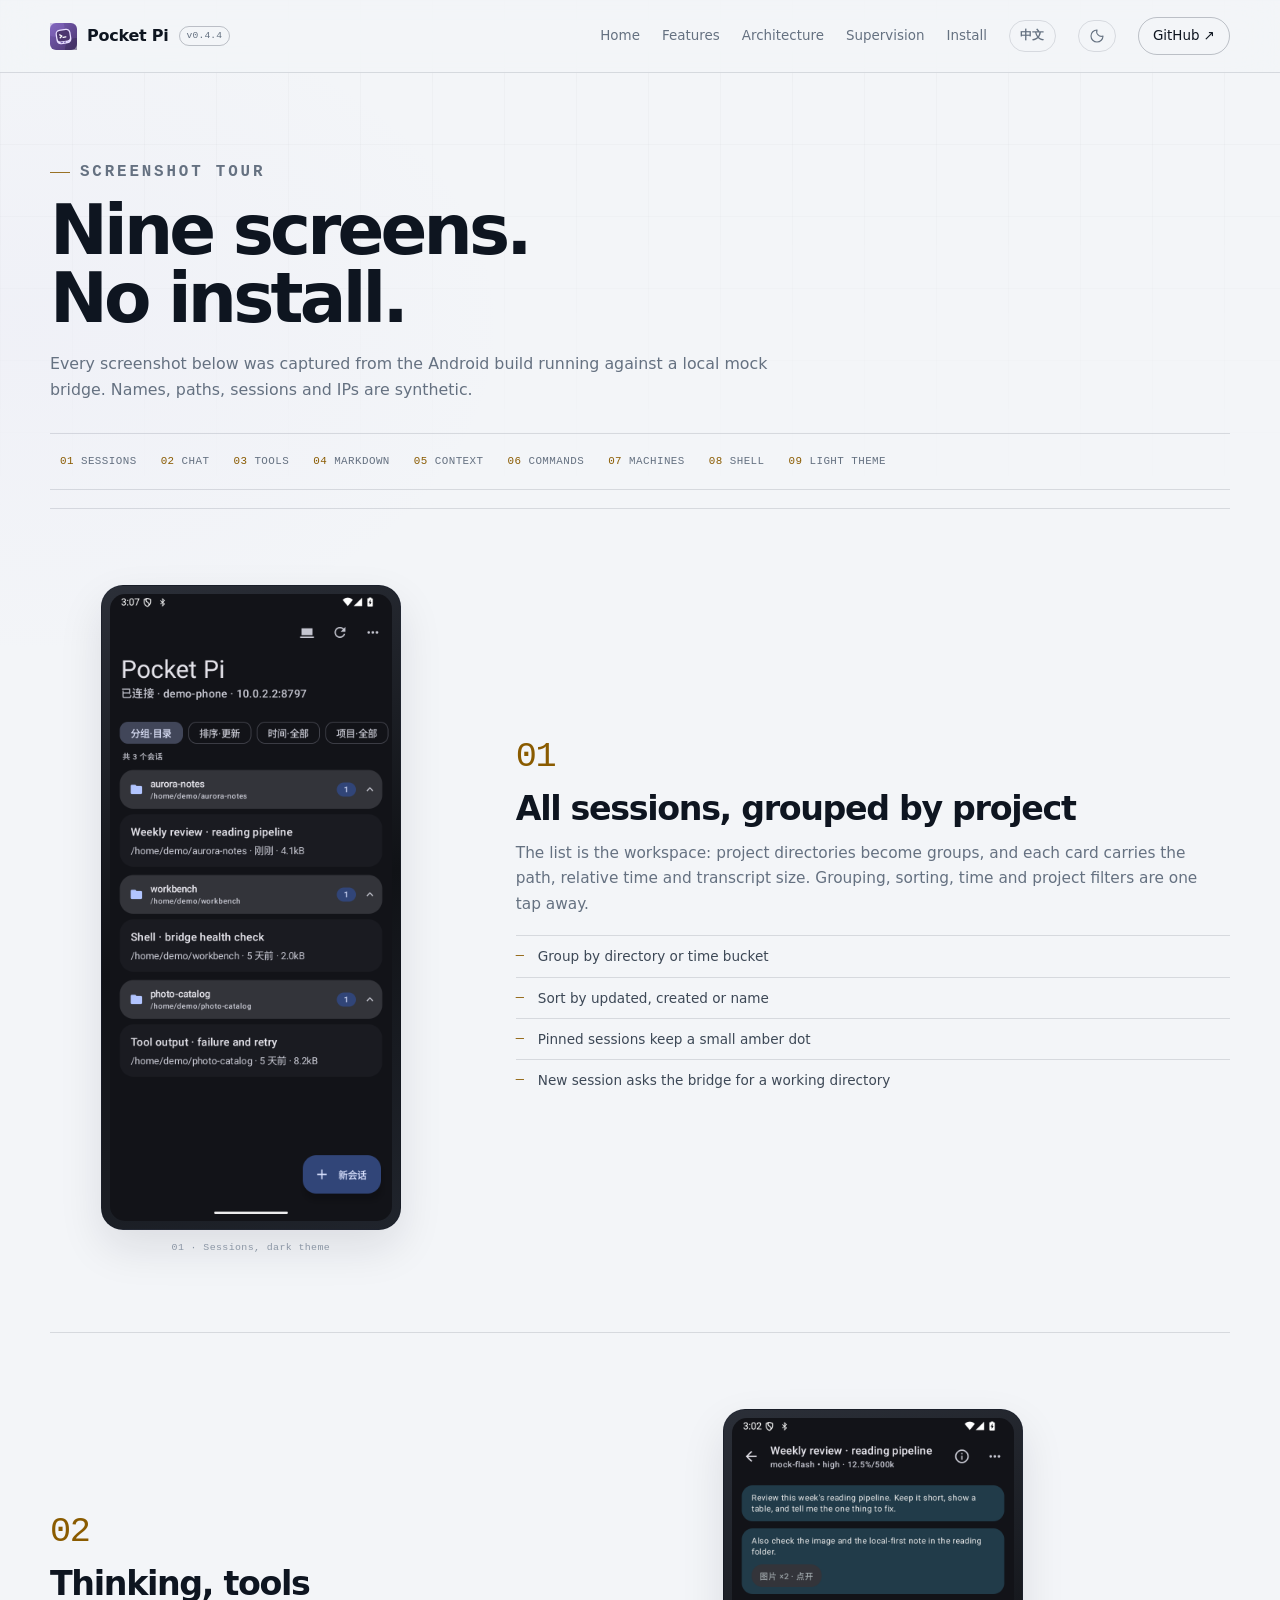
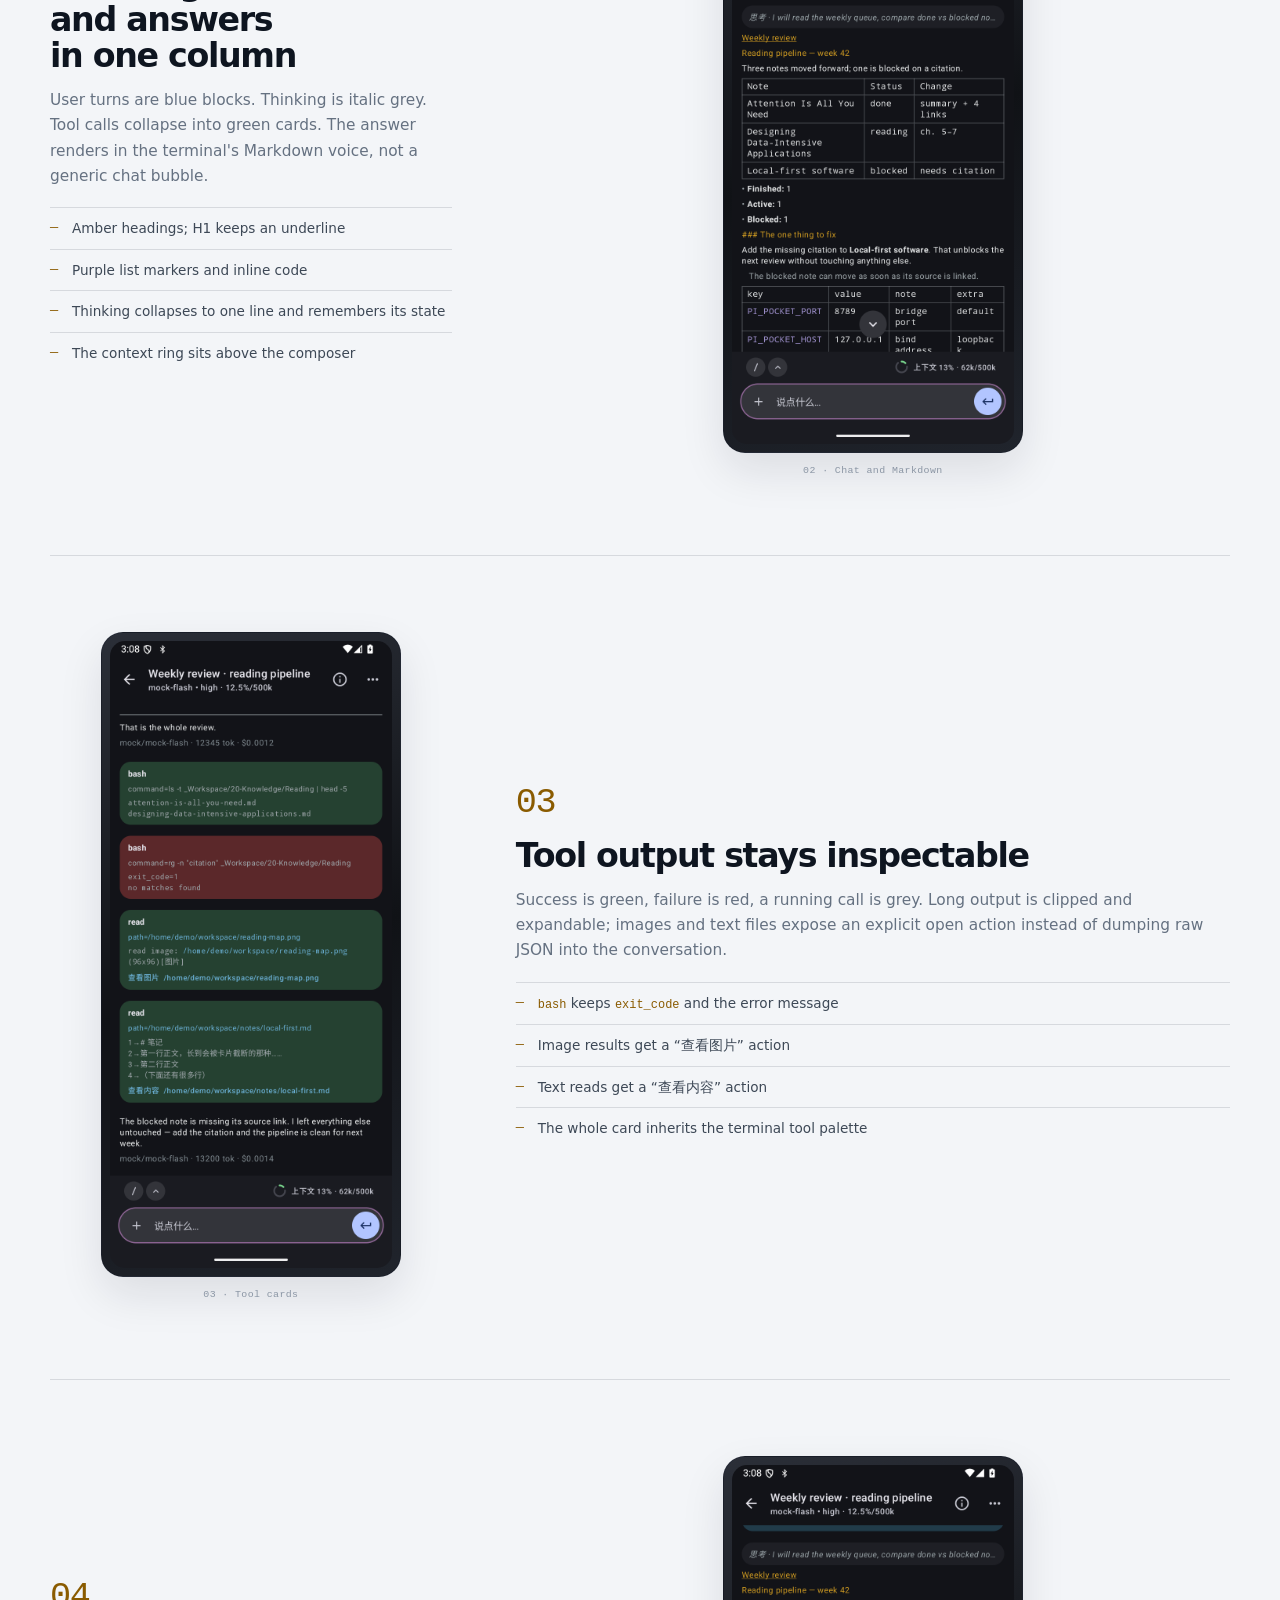
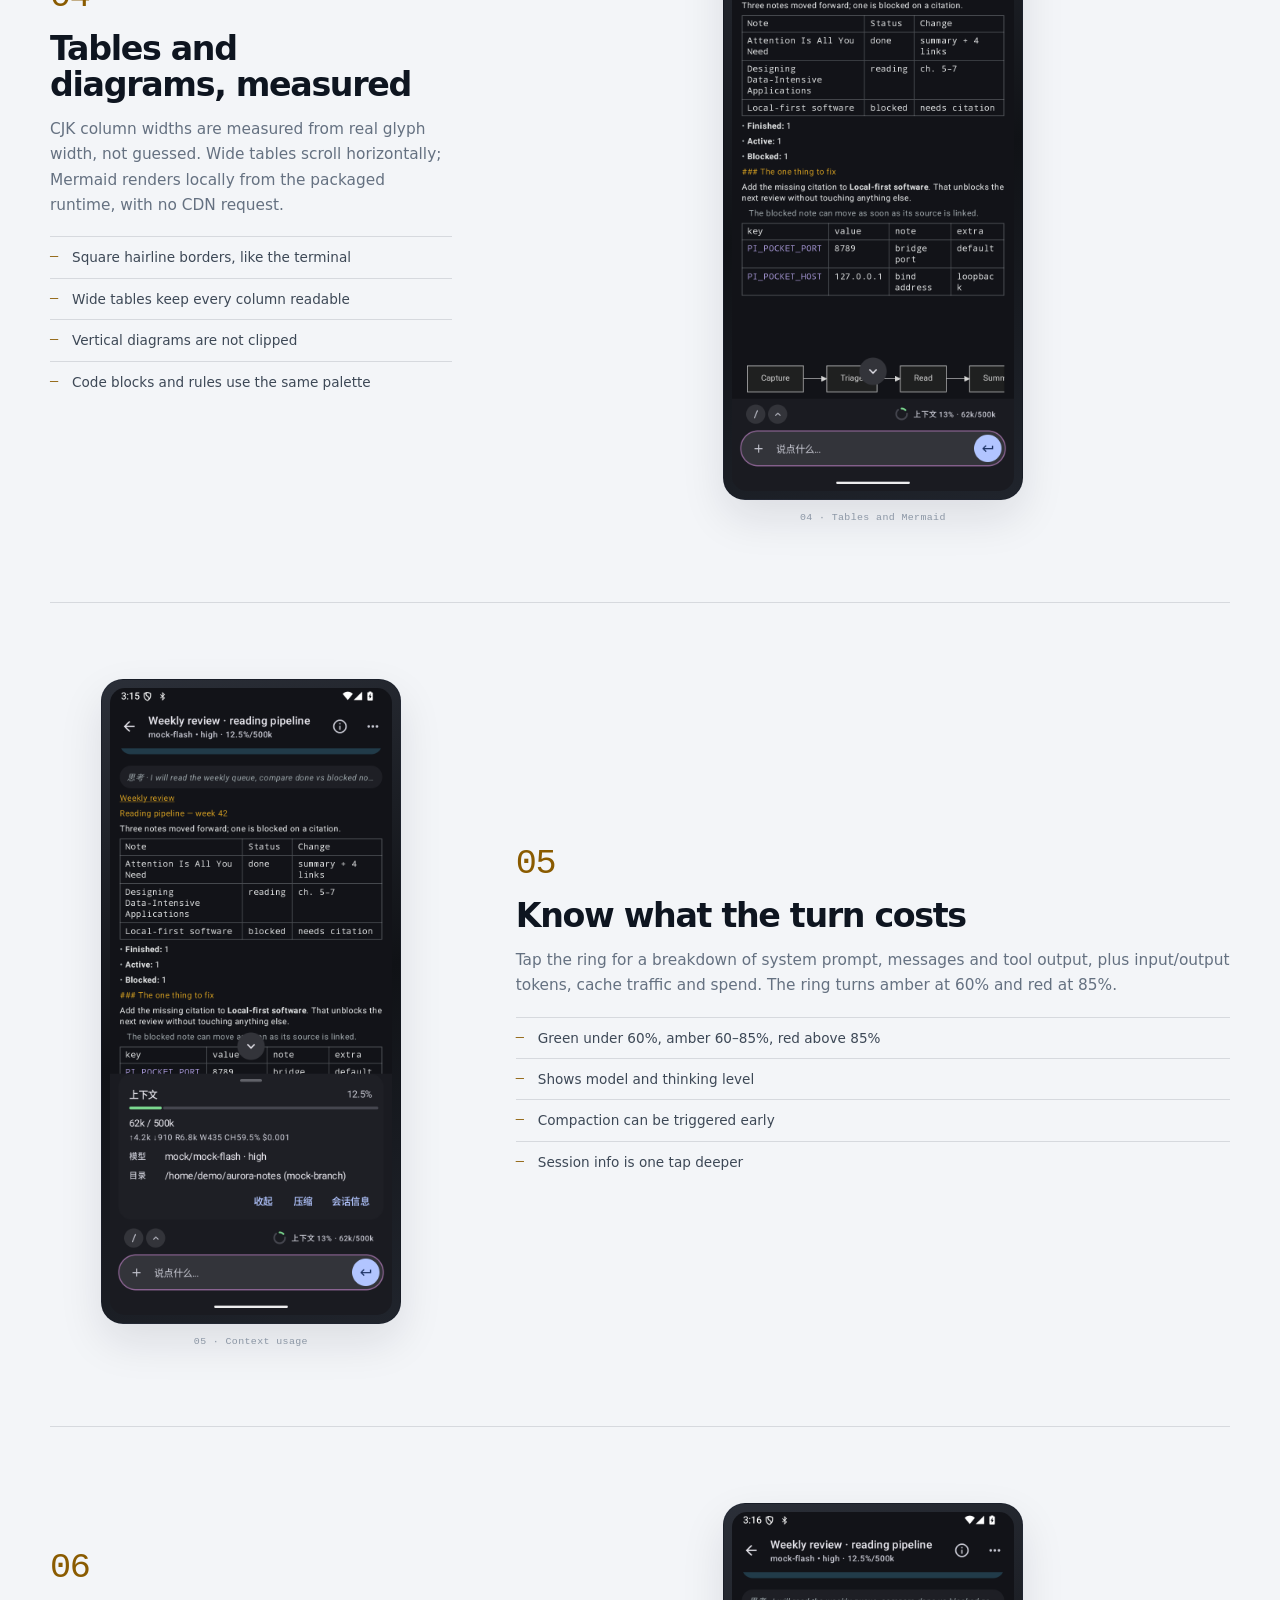
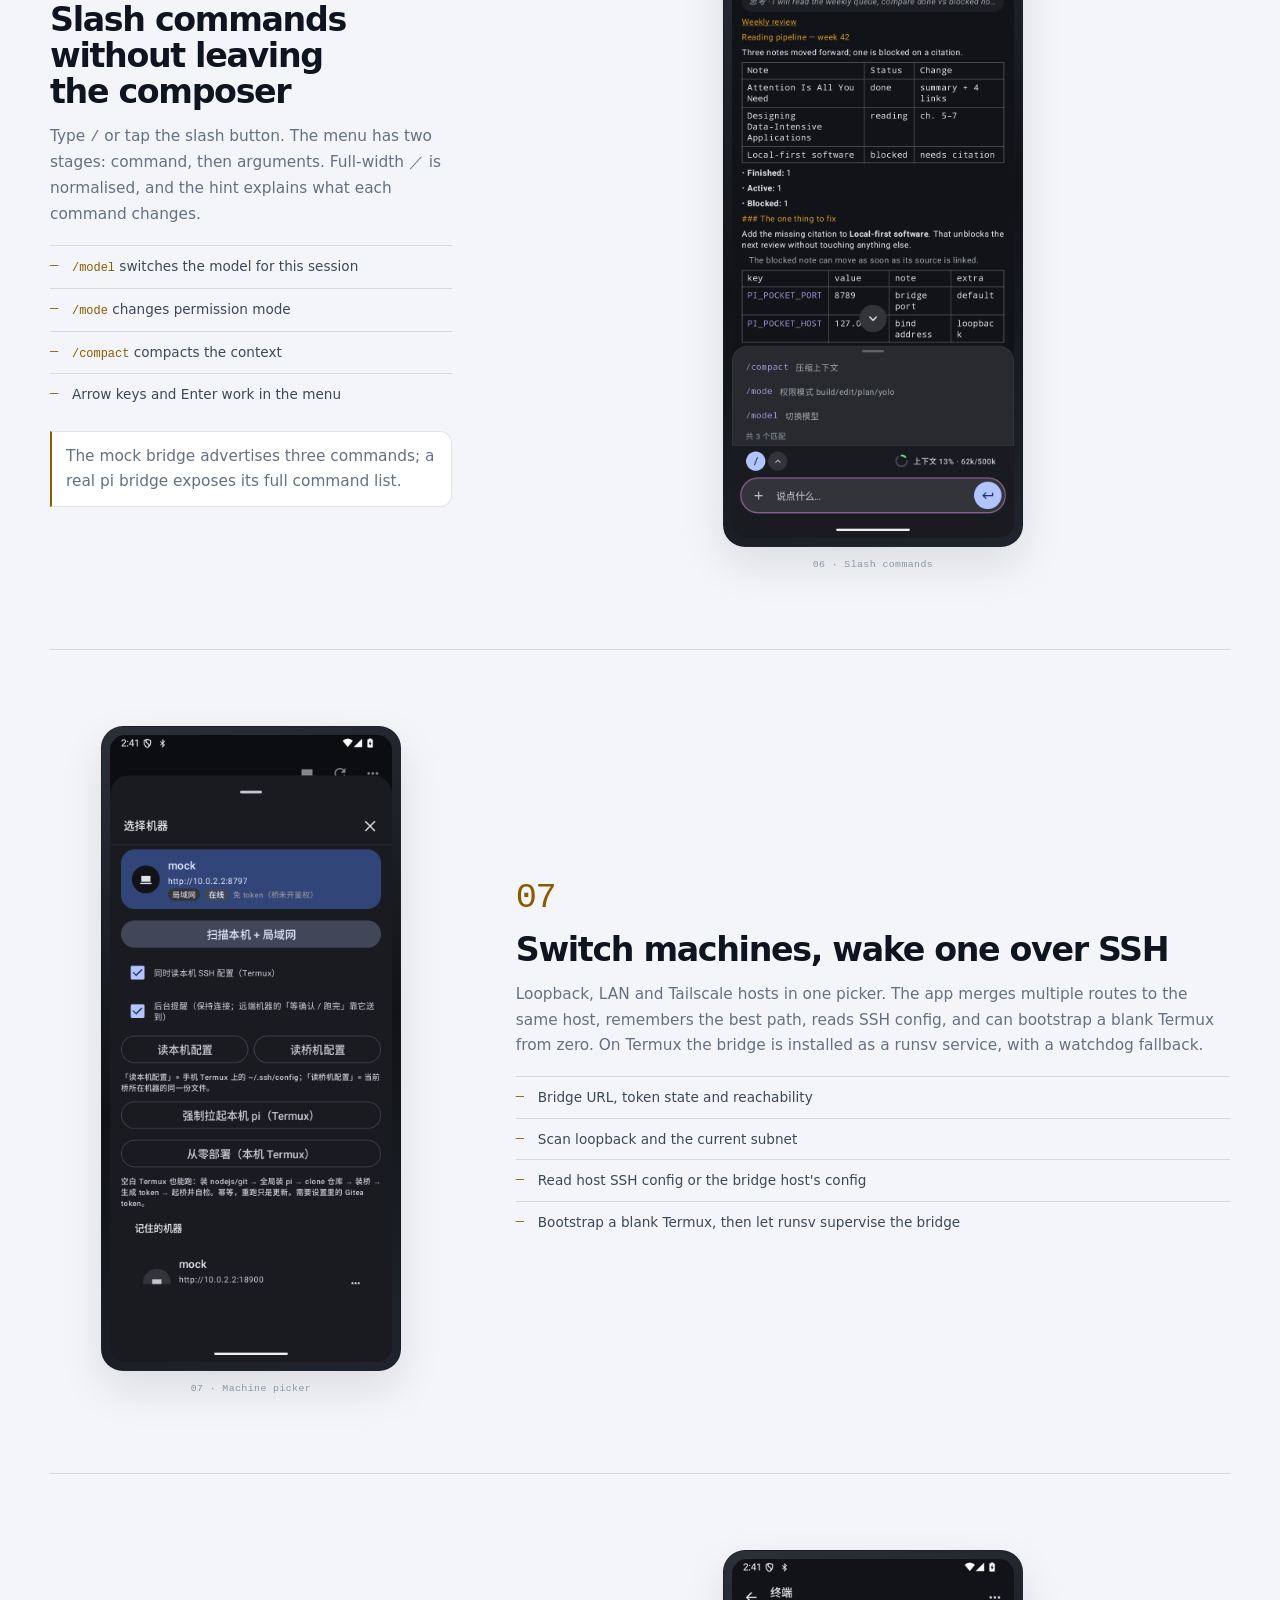
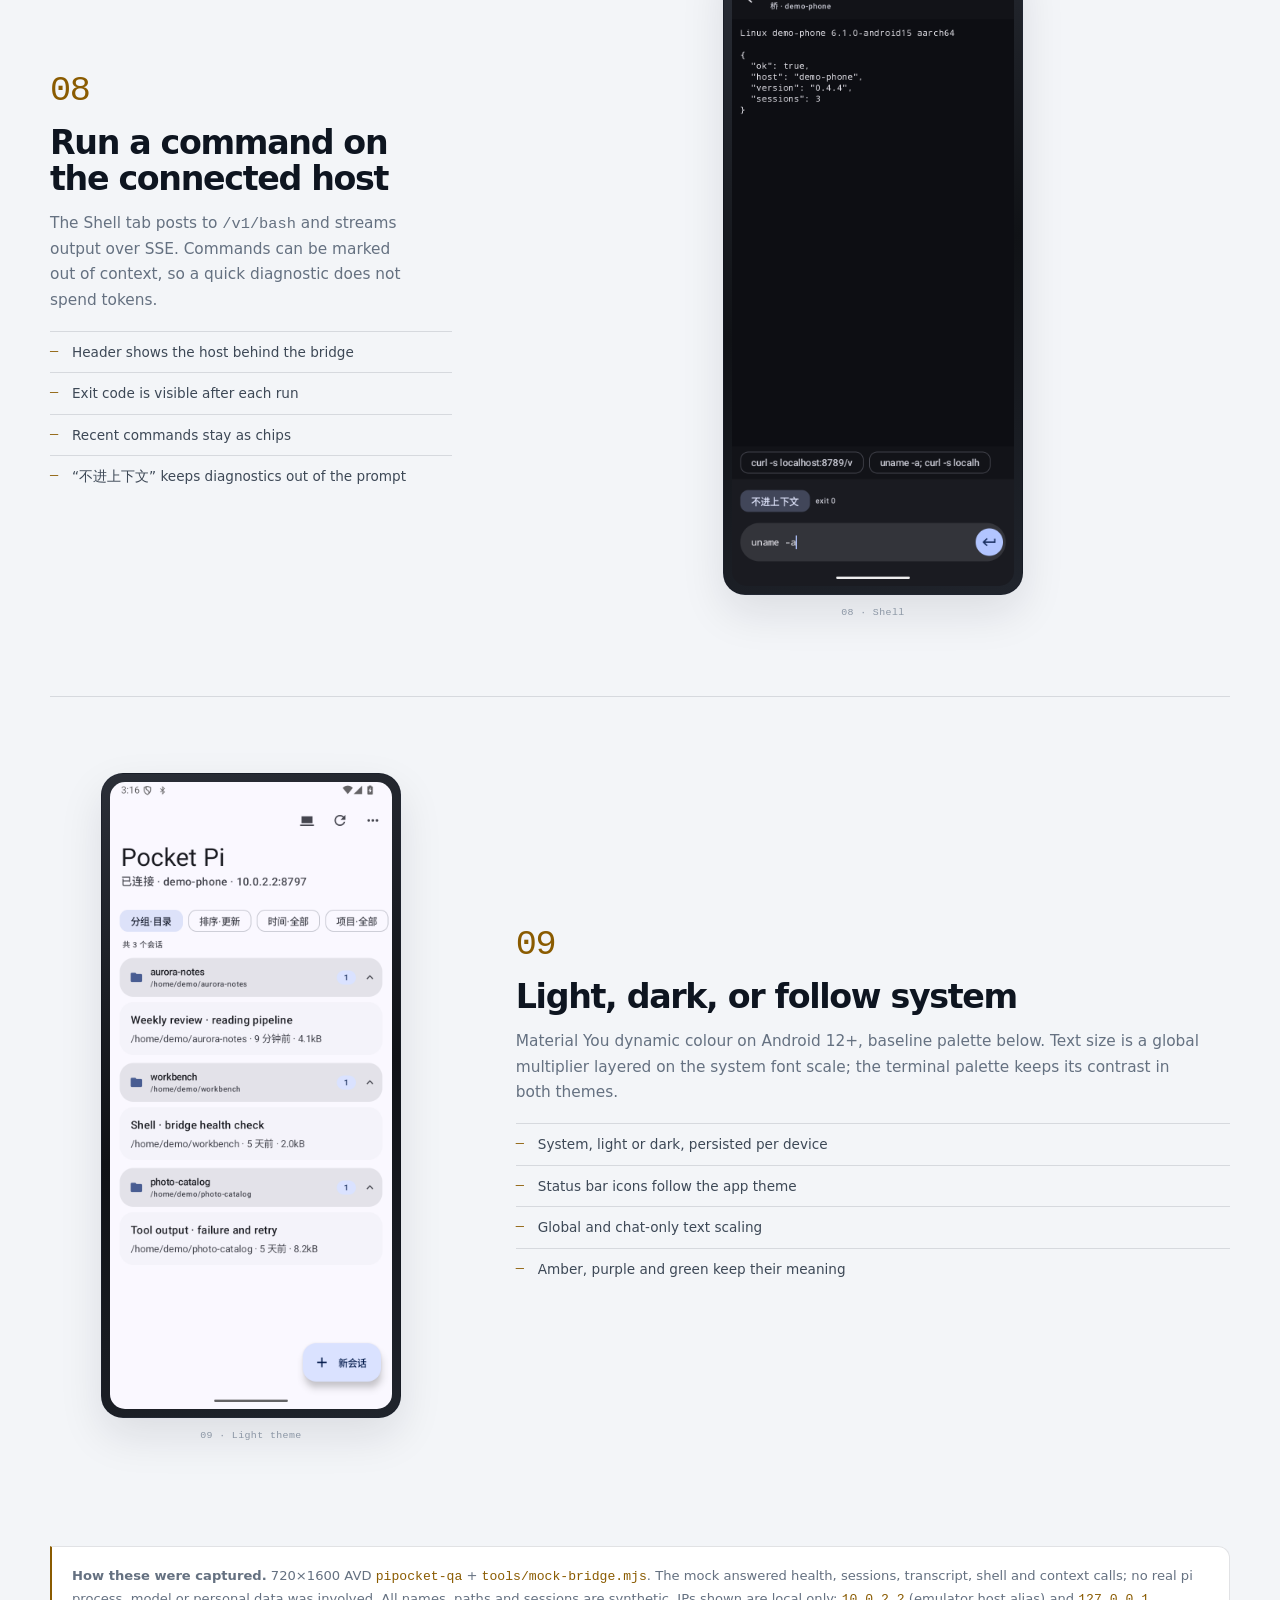
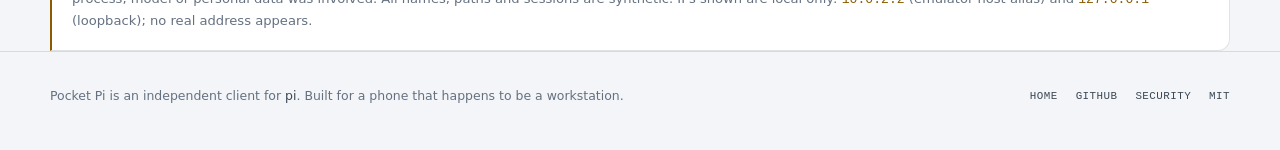
==== commit 390d6921: "docs: revise the Pages intro and illustrate the README - add a Supervision section with runsv/watchd" ====
--- a/demo/demo.html
+++ b/demo/demo.html
@@ -24,6 +24,7 @@
       <a href="index.html"><span class="i18n-en">Home</span><span class="i18n-zh">首页</span></a>
       <a href="index.html#features"><span class="i18n-en">Features</span><span class="i18n-zh">功能</span></a>
       <a href="index.html#architecture"><span class="i18n-en">Architecture</span><span class="i18n-zh">架构</span></a>
+      <a href="index.html#supervision"><span class="i18n-en">Supervision</span><span class="i18n-zh">监督</span></a>
       <a href="index.html#install"><span class="i18n-en">Install</span><span class="i18n-zh">安装</span></a>
       <button class="lang-toggle" id="langToggle" type="button" aria-label="切换到中文"><span id="langToggleLabel">中文</span></button>
       <button class="icon-button" id="siteTheme" type="button" aria-label="Switch theme">
@@ -215,19 +216,19 @@
       <div class="screen-copy">
         <span class="num">07</span>
         <h2><span class="i18n-en">Switch machines, wake one over SSH</span><span class="i18n-zh">切换机器，SSH 唤醒</span></h2>
-        <p class="i18n-en">Loopback, LAN and Tailscale hosts in one picker. The app merges multiple routes to the same host, remembers the best path, reads SSH config, and can bootstrap a blank Termux from zero.</p>
-        <p class="i18n-zh">本机、局域网与 Tailscale 主机都在一个面板里；同一台机器的多条路径会合并，记住最优路径，读取 SSH 配置，还能从零部署空白 Termux。</p>
+        <p class="i18n-en">Loopback, LAN and Tailscale hosts in one picker. The app merges multiple routes to the same host, remembers the best path, reads SSH config, and can bootstrap a blank Termux from zero. On Termux the bridge is installed as a runsv service, with a watchdog fallback.</p>
+        <p class="i18n-zh">本机、局域网与 Tailscale 主机都在一个面板里；同一台机器的多条路径会合并，记住最优路径，读取 SSH 配置，还能从零部署空白 Termux。Termux 上桥会装成 runsv 服务，并由 watchdog 兜底。</p>
         <ul class="notice-list i18n-en">
           <li>Bridge URL, token state and reachability</li>
           <li>Scan loopback and the current subnet</li>
           <li>Read host SSH config or the bridge host's config</li>
-          <li>Bootstrap a blank Termux and start the bridge</li>
+          <li>Bootstrap a blank Termux, then let runsv supervise the bridge</li>
         </ul>
         <ul class="notice-list i18n-zh">
           <li>显示桥地址、token 状态与可达性</li>
           <li>扫描本机与当前网段</li>
           <li>读取手机或桥主机的 SSH 配置</li>
-          <li>空白 Termux 一键部署并起桥</li>
+          <li>空白 Termux 一键部署，桥交给 runsv 监督</li>
         </ul>
       </div>
     </article>
